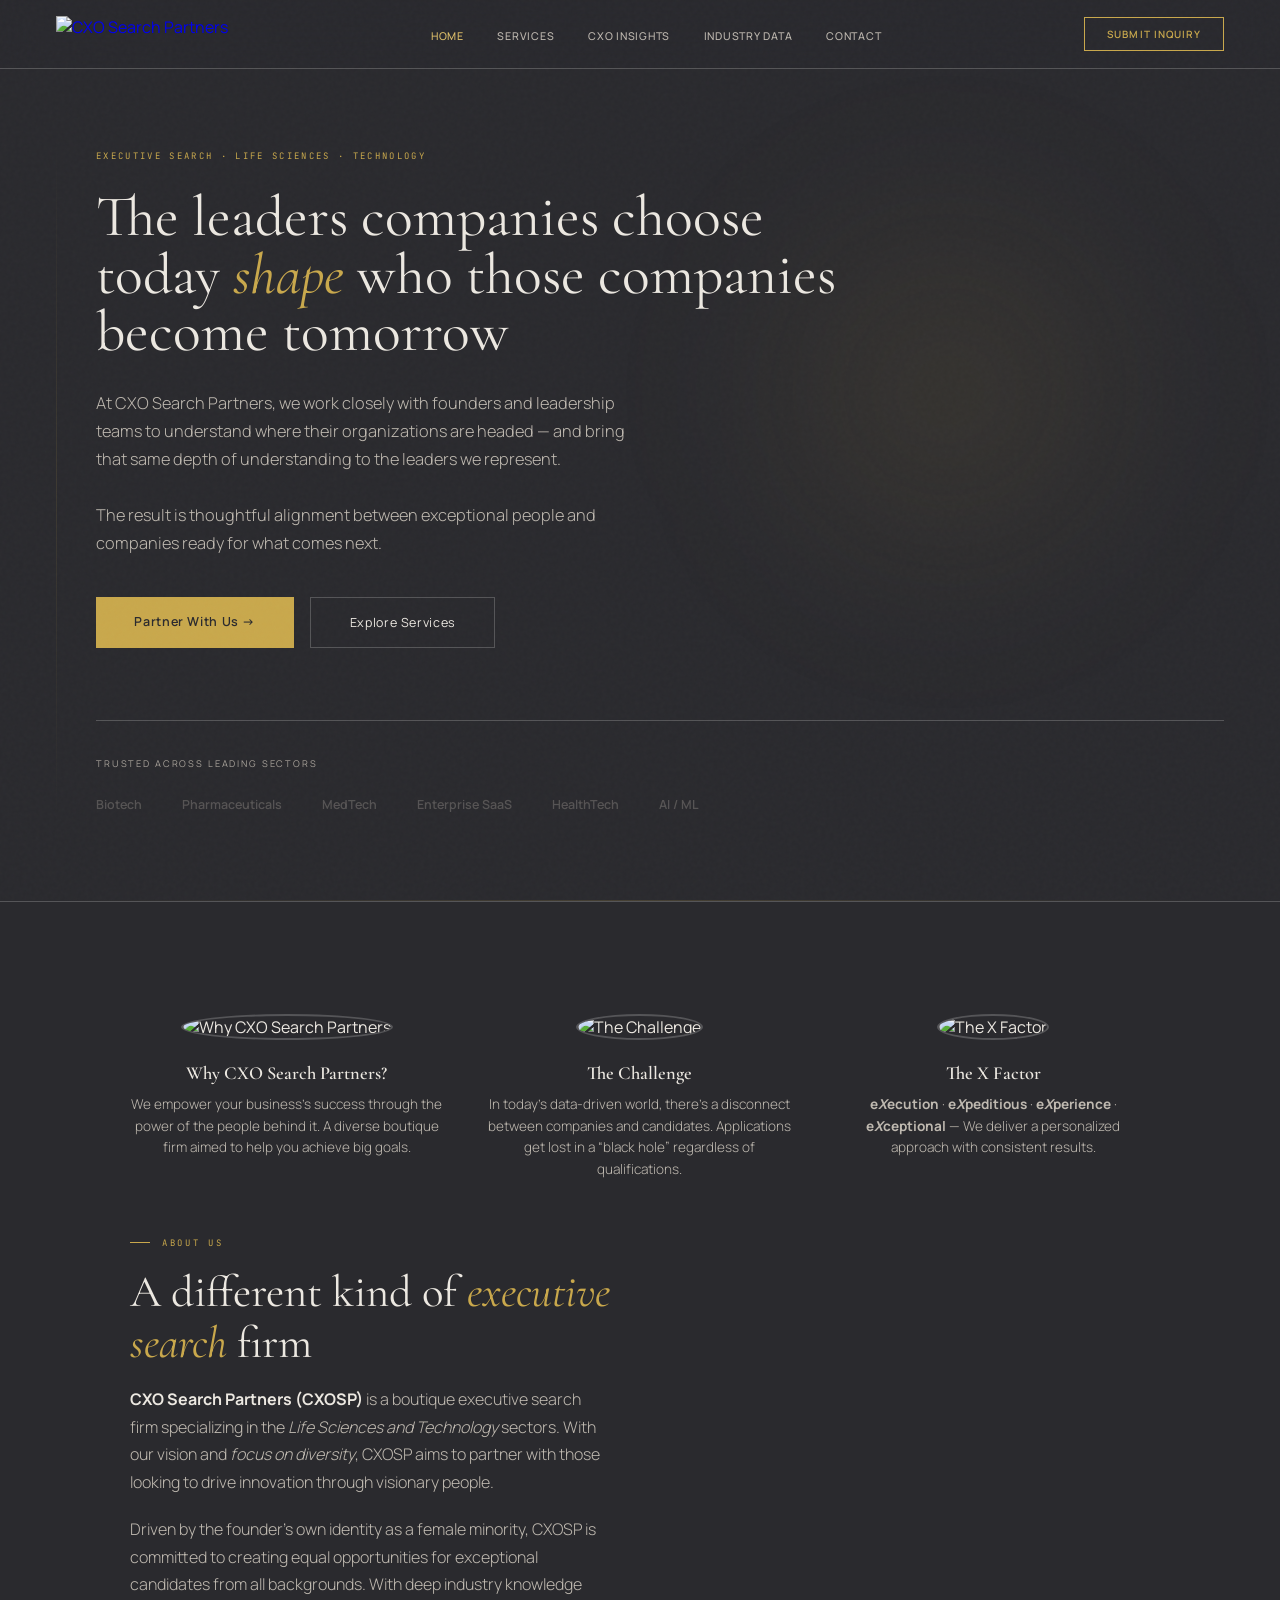
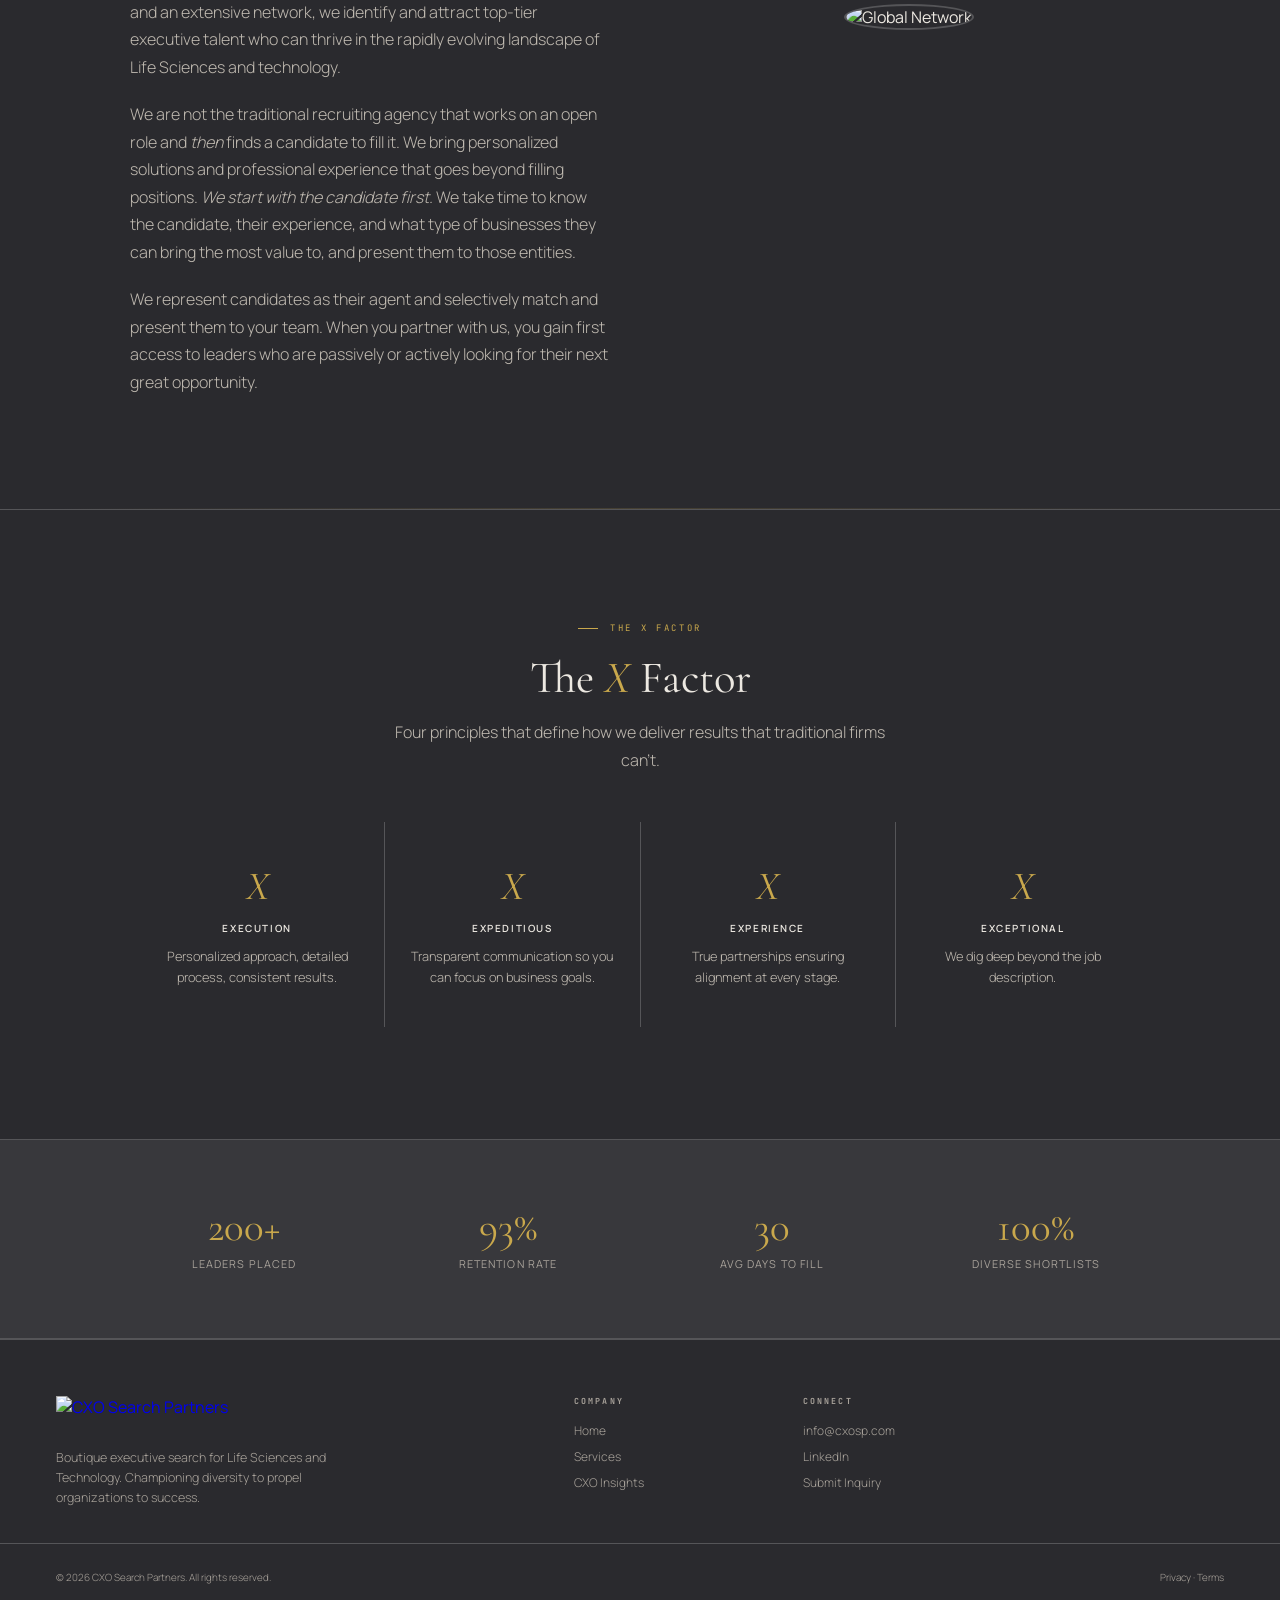
==== index.html @ 54543e81 "Highlight 'shape' instead of 'become' in hero headline https://claude.ai/code/session_01WXWQDk6VoBz5" ====
<!DOCTYPE html>
<html lang="en"><head><meta charset="UTF-8"><meta name="viewport" content="width=device-width, initial-scale=1.0">
<title>Executive Search for Life Sciences & Technology — CXO Search Partners</title>
<link rel="stylesheet" href="style.css">
</head><body>
<nav>
  <a href="index.html" class="logo"><img src="https://img1.wsimg.com/isteam/ip/c82aaadc-5b51-4ec2-8f71-c529b797f118/CXO%20Logo%20-%20Gold.png" alt="CXO Search Partners" class="logo-img"></a>
  <ul class="n-lnk">
    <li><a href="index.html" class="active">Home</a></li>
    <li><a href="services.html">Services</a></li>
    <li><a href="insights.html">CXO Insights</a></li>
    <li><a href="industry-intelligence.html">Industry Data</a></li>
    <li><a href="contact.html">Contact</a></li>
  </ul>
  <a href="contact.html" class="n-cta">Submit Inquiry</a>
  <button class="ham" onclick="document.querySelector('.mob-menu').classList.toggle('open');this.classList.toggle('open')"><span></span><span></span><span></span></button>
</nav>
<div class="mob-menu">
  <a href="index.html">Home</a>
  <a href="services.html">Services</a>
  <a href="insights.html">CXO Insights</a>
  <a href="industry-intelligence.html">Industry Data</a>
  <a href="contact.html">Contact</a>
  <a href="contact.html" class="n-cta">Submit Inquiry</a>
</div>

<section class="hero" id="home" style="min-height:100vh;display:flex;flex-direction:column;justify-content:center;padding:8.5rem 3.5rem 4.5rem;overflow:hidden">
  <div class="hero-line" style="position:absolute;left:3.5rem;top:8.5rem;bottom:4.5rem;width:1px;background:linear-gradient(to bottom,transparent,var(--gold),transparent);opacity:.12"></div>
  <div style="position:absolute;top:50%;right:6%;transform:translateY(-50%);width:380px;height:380px;border:none;border-radius:50%;opacity:.2"></div>
  <div style="position:absolute;top:18%;right:8%;width:460px;height:460px;background:radial-gradient(ellipse,var(--gold-gl),transparent 70%);filter:blur(85px);pointer-events:none"></div>
  <div style="font-family:var(--mo);font-size:.56rem;letter-spacing:.26em;color:var(--gold);text-transform:uppercase;margin-bottom:1.7rem;margin-left:2.5rem;opacity:0;animation:fU .8s ease forwards .2s">Executive Search &middot; Life Sciences &middot; Technology</div>
  <h1 style="font-family:var(--se);font-size:clamp(2.2rem,4.5vw,3.8rem);line-height:1;font-weight:400;max-width:750px;margin-bottom:1.7rem;margin-left:2.5rem;opacity:0;animation:fU 1s ease forwards .4s">The leaders companies choose today <em style="font-style:italic;color:var(--gold)">shape</em> who those companies become tomorrow</h1>
  <p style="font-size:1.02rem;font-weight:300;color:var(--tx2);max-width:540px;line-height:1.72;margin-bottom:2.5rem;margin-left:2.5rem;opacity:0;animation:fU 1s ease forwards .6s">At CXO Search Partners, we work closely with founders and leadership teams to understand where their organizations are headed &mdash; and bring that same depth of understanding to the leaders we represent.<br><br>The result is thoughtful alignment between exceptional people and companies ready for what comes next.</p>
  <div style="display:flex;gap:1rem;margin-left:2.5rem;flex-wrap:wrap;opacity:0;animation:fU 1s ease forwards .8s">
    <a href="contact.html" class="btn-p">Partner With Us &rarr;</a>
    <a href="services.html" class="btn-g">Explore Services</a>
  </div>
  <div style="margin-top:4.5rem;margin-left:2.5rem;padding-top:2.25rem;border-top:1px solid var(--bd);opacity:0;animation:fU 1s ease forwards 1s">
    <p style="font-size:.58rem;color:var(--txd);letter-spacing:.2em;text-transform:uppercase;margin-bottom:1.35rem">Trusted across leading sectors</p>
    <div><span class="trust-l" style="font-weight:600;font-size:.78rem;color:var(--txd);opacity:.35;margin-right:2.5rem">Biotech</span><span class="trust-l" style="font-weight:600;font-size:.78rem;color:var(--txd);opacity:.35;margin-right:2.5rem">Pharmaceuticals</span><span class="trust-l" style="font-weight:600;font-size:.78rem;color:var(--txd);opacity:.35;margin-right:2.5rem">MedTech</span><span class="trust-l" style="font-weight:600;font-size:.78rem;color:var(--txd);opacity:.35;margin-right:2.5rem">Enterprise SaaS</span><span class="trust-l" style="font-weight:600;font-size:.78rem;color:var(--txd);opacity:.35;margin-right:2.5rem">HealthTech</span><span class="trust-l" style="font-weight:600;font-size:.78rem;color:var(--txd);opacity:.35">AI / ML</span></div>
  </div>
</section>
<div class="gr"></div>
<section style="border-top:1px solid var(--bd)">
  <div style="display:grid;grid-template-columns:1fr 1fr 1fr;gap:2.5rem;max-width:1020px;margin:0 auto 3.5rem" class="rv hp-circ-row">
    <div style="text-align:center"><img src="https://img1.wsimg.com/isteam/ip/c82aaadc-5b51-4ec2-8f71-c529b797f118/blob-da27cbf.png/:/cr=t:0%25,l:12.51%25,w:74.98%25,h:100%25/rs=w:365,h:365,cg:true" alt="Why CXO Search Partners" style="width:220px;height:220px;border-radius:50%;object-fit:cover;border:2px solid var(--bd);margin-bottom:1.4rem"><h3 style="font-family:var(--se);font-size:1.15rem;font-weight:600;margin-bottom:.6rem">Why CXO Search Partners?</h3><p style="font-size:.85rem;color:var(--tx2);line-height:1.6;font-weight:300">We empower your business&rsquo;s success through the power of the people behind it. A diverse boutique firm aimed to help you achieve big goals.</p></div>
    <div style="text-align:center"><img src="https://img1.wsimg.com/isteam/ip/c82aaadc-5b51-4ec2-8f71-c529b797f118/blob-bef1f75.png/:/cr=t:0%25,l:20.01%25,w:59.98%25,h:100%25/rs=w:365,h:365,cg:true" alt="The Challenge" style="width:220px;height:220px;border-radius:50%;object-fit:cover;border:2px solid var(--bd);margin-bottom:1.4rem"><h3 style="font-family:var(--se);font-size:1.15rem;font-weight:600;margin-bottom:.6rem">The Challenge</h3><p style="font-size:.85rem;color:var(--tx2);line-height:1.6;font-weight:300">In today&rsquo;s data-driven world, there&rsquo;s a disconnect between companies and candidates. Applications get lost in a &ldquo;black hole&rdquo; regardless of qualifications.</p></div>
    <div style="text-align:center"><img src="https://img1.wsimg.com/isteam/ip/c82aaadc-5b51-4ec2-8f71-c529b797f118/blob-9bf8464.png/:/cr=t:0%25,l:22.99%25,w:54.02%25,h:100%25/rs=w:365,h:365,cg:true" alt="The X Factor" style="width:220px;height:220px;border-radius:50%;object-fit:cover;border:2px solid var(--bd);margin-bottom:1.4rem"><h3 style="font-family:var(--se);font-size:1.15rem;font-weight:600;margin-bottom:.6rem">The X Factor</h3><p style="font-size:.85rem;color:var(--tx2);line-height:1.6;font-weight:300"><strong>e<em>X</em>ecution</strong> &middot; <strong>e<em>X</em>peditious</strong> &middot; <strong>e<em>X</em>perience</strong> &middot; <strong>e<em>X</em>ceptional</strong> &mdash; We deliver a personalized approach with consistent results.</p></div>
  </div>
  <div style="display:grid;grid-template-columns:1fr 1fr;gap:3.5rem;align-items:center;max-width:1020px;margin:0 auto" class="rv about-row">
    <div>
      <div class="sl">About Us</div>
      <h2 class="st">A different kind of <em>executive search</em> firm</h2>
      <p class="sd"><strong style="color:var(--tx)">CXO Search Partners (CXOSP)</strong> is a boutique executive search firm specializing in the <em>Life Sciences and Technology</em> sectors. With our vision and <em>focus on diversity</em>, CXOSP aims to partner with those looking to drive innovation through visionary people.</p>
      <p class="sd" style="margin-top:1.25rem">Driven by the founder&rsquo;s own identity as a female minority, CXOSP is committed to creating equal opportunities for exceptional candidates from all backgrounds. With deep industry knowledge and an extensive network, we identify and attract top-tier executive talent who can thrive in the rapidly evolving landscape of Life Sciences and technology.</p>
      <p class="sd" style="margin-top:1.25rem">We are not the traditional recruiting agency that works on an open role and <em>then</em> finds a candidate to fill it. We bring personalized solutions and professional experience that goes beyond filling positions. <em>We start with the candidate first.</em> We take time to know the candidate, their experience, and what type of businesses they can bring the most value to, and present them to those entities.</p>
      <p class="sd" style="margin-top:1.25rem">We represent candidates as their agent and selectively match and present them to your team. When you partner with us, you gain first access to leaders who are passively or actively looking for their next great opportunity.</p>
    </div>
    <div style="text-align:center"><img src="https://img1.wsimg.com/isteam/stock/wNrmGen/:/cr=t:0%25,l:20.68%25,w:58.64%25,h:100%25/rs=w:600,h:600,cg:true" alt="Global Network" style="width:380px;height:380px;border-radius:50%;object-fit:cover;border:2px solid var(--bd)"></div>
  </div>
</section>
<div class="gr"></div>
<section style="border-top:1px solid var(--bd);text-align:center">
  <div class="sl rv" style="justify-content:center">The X Factor</div>
  <h2 class="st rv" style="margin:0 auto 1rem">The <em>X</em> Factor</h2>
  <p class="sd rv" style="margin:0 auto 3rem;text-align:center;max-width:500px">Four principles that define how we deliver results that traditional firms can't.</p>
  <div style="display:grid;grid-template-columns:repeat(4,1fr);gap:1px;background:var(--bd);max-width:1020px;margin:0 auto" class="rv x-grid">
    <div style="background:var(--bg);padding:2.5rem 1.6rem;text-align:center"><div style="font-family:var(--se);font-size:2.5rem;color:var(--gold);font-style:italic;margin-bottom:.7rem">X</div><div style="font-size:.62rem;letter-spacing:.16em;text-transform:uppercase;font-weight:600;margin-bottom:.7rem">Execution</div><div style="font-size:.8rem;color:var(--tx2);line-height:1.58;font-weight:300">Personalized approach, detailed process, consistent results.</div></div>
    <div style="background:var(--bg);padding:2.5rem 1.6rem;text-align:center"><div style="font-family:var(--se);font-size:2.5rem;color:var(--gold);font-style:italic;margin-bottom:.7rem">X</div><div style="font-size:.62rem;letter-spacing:.16em;text-transform:uppercase;font-weight:600;margin-bottom:.7rem">Expeditious</div><div style="font-size:.8rem;color:var(--tx2);line-height:1.58;font-weight:300">Transparent communication so you can focus on business goals.</div></div>
    <div style="background:var(--bg);padding:2.5rem 1.6rem;text-align:center"><div style="font-family:var(--se);font-size:2.5rem;color:var(--gold);font-style:italic;margin-bottom:.7rem">X</div><div style="font-size:.62rem;letter-spacing:.16em;text-transform:uppercase;font-weight:600;margin-bottom:.7rem">Experience</div><div style="font-size:.8rem;color:var(--tx2);line-height:1.58;font-weight:300">True partnerships ensuring alignment at every stage.</div></div>
    <div style="background:var(--bg);padding:2.5rem 1.6rem;text-align:center"><div style="font-family:var(--se);font-size:2.5rem;color:var(--gold);font-style:italic;margin-bottom:.7rem">X</div><div style="font-size:.62rem;letter-spacing:.16em;text-transform:uppercase;font-weight:600;margin-bottom:.7rem">Exceptional</div><div style="font-size:.8rem;color:var(--tx2);line-height:1.58;font-weight:300">We dig deep beyond the job description.</div></div>
  </div>
</section>
<section style="border-top:1px solid var(--bd);border-bottom:1px solid var(--bd);padding:4.2rem 3.5rem;background:var(--sf)">
  <div style="display:grid;grid-template-columns:repeat(4,1fr);gap:2.25rem;max-width:1020px;margin:0 auto;text-align:center" class="rv met-grid">
    <div><div class="met-v" style="font-family:var(--se);font-size:clamp(2rem,3.2vw,2.8rem);color:var(--gold);line-height:1;margin-bottom:.5rem">200+</div><div style="font-size:.68rem;color:var(--txd);letter-spacing:.1em;text-transform:uppercase">Leaders Placed</div></div>
    <div><div class="met-v" style="font-family:var(--se);font-size:clamp(2rem,3.2vw,2.8rem);color:var(--gold);line-height:1;margin-bottom:.5rem">93%</div><div style="font-size:.68rem;color:var(--txd);letter-spacing:.1em;text-transform:uppercase">Retention Rate</div></div>
    <div><div class="met-v" style="font-family:var(--se);font-size:clamp(2rem,3.2vw,2.8rem);color:var(--gold);line-height:1;margin-bottom:.5rem">30</div><div style="font-size:.68rem;color:var(--txd);letter-spacing:.1em;text-transform:uppercase">Avg Days to Fill</div></div>
    <div><div class="met-v" style="font-family:var(--se);font-size:clamp(2rem,3.2vw,2.8rem);color:var(--gold);line-height:1;margin-bottom:.5rem">100%</div><div style="font-size:.68rem;color:var(--txd);letter-spacing:.1em;text-transform:uppercase">Diverse Shortlists</div></div>
  </div>
</section>

<footer>
  <div class="ft-brand"><a href="index.html" class="logo"><img src="https://img1.wsimg.com/isteam/ip/c82aaadc-5b51-4ec2-8f71-c529b797f118/CXO%20Logo%20-%20Gold.png" alt="CXO Search Partners" class="logo-img"></a><p>Boutique executive search for Life Sciences and Technology. Championing diversity to propel organizations to success.</p></div>
  <div class="ft-col"><h4>Company</h4><a href="index.html">Home</a><a href="services.html">Services</a><a href="insights.html">CXO Insights</a></div>
  <div class="ft-col"><h4>Connect</h4><a href="mailto:info@cxosp.com">info@cxosp.com</a><a href="#">LinkedIn</a><a href="contact.html">Submit Inquiry</a></div>
</footer>
<div class="ft-bot"><span>&copy; 2026 CXO Search Partners. All rights reserved.</span><span><a href="#">Privacy</a> &middot; <a href="#">Terms</a></span></div>
<script>
const obs=new IntersectionObserver(e=>{e.forEach(x=>{if(x.isIntersecting)x.target.classList.add('vis')})},{threshold:.08});
document.querySelectorAll('.rv').forEach(el=>obs.observe(el));
</script>
</body></html>
---- style.css ----
@import url('https://fonts.googleapis.com/css2?family=Cormorant+Garamond:ital,wght@0,400;0,500;0,600;1,400;1,500&family=Manrope:wght@300;400;500;600;700&family=JetBrains+Mono:wght@400;500&display=swap');
:root{--bg:#2a2a2e;--bgw:#303034;--sf:#38383c;--sf2:#404046;--sf3:#48484e;--bd:#555558;--bdl:#68686e;--gold:#c9a84c;--gold-lt:#dfc06a;--gold-dm:rgba(201,168,76,.08);--gold-gl:rgba(201,168,76,.12);--gold-20:rgba(201,168,76,.2);--grn:#3dd9a0;--grn-dm:rgba(61,217,160,.08);--blu:#4a9ff5;--blu-dm:rgba(74,159,245,.08);--cyn:#3de0e0;--cyn-dm:rgba(61,224,224,.07);--cyn-20:rgba(61,224,224,.18);--neo:#a0f04a;--neo-dm:rgba(160,240,74,.08);--mag:#e05aab;--mag-dm:rgba(224,90,171,.08);--amb:#e0a83d;--amb-dm:rgba(224,168,61,.08);--vio:#9b7ae0;--vio-dm:rgba(155,122,224,.08);--ros:#e0636f;--tea:#4adfc9;--tx:#ece8e1;--tx2:#bfb9b0;--txd:#a8a29a;--se:'Cormorant Garamond',Georgia,serif;--sa:'Manrope',sans-serif;--mo:'JetBrains Mono',monospace}
*,*::before,*::after{margin:0;padding:0;box-sizing:border-box}html{scroll-behavior:smooth}body{font-family:var(--sa);background:var(--bg);color:var(--tx);overflow-x:hidden;-webkit-font-smoothing:antialiased}::selection{background:var(--gold);color:var(--bg)}
body::after{content:'';position:fixed;inset:0;pointer-events:none;z-index:9999;opacity:.022;background-image:url("data:image/svg+xml,%3Csvg viewBox='0 0 256 256' xmlns='http://www.w3.org/2000/svg'%3E%3Cfilter id='n'%3E%3CfeTurbulence type='fractalNoise' baseFrequency='.85' numOctaves='4' stitchTiles='stitch'/%3E%3C/filter%3E%3Crect width='100%25' height='100%25' filter='url(%23n)'/%3E%3C/svg%3E")}
nav{position:fixed;top:0;left:0;right:0;z-index:1000;padding:1rem 3.5rem;display:flex;align-items:center;justify-content:space-between;backdrop-filter:blur(22px);background:rgba(42,42,46,.85);border-bottom:1px solid var(--bd)}.logo{display:flex;align-items:center;gap:.55rem;text-decoration:none}.logo-m{width:30px;height:30px;border:1.5px solid var(--gold);display:flex;align-items:center;justify-content:center;font-family:var(--se);font-size:.85rem;font-weight:600;color:var(--gold)}.logo-t{font-size:.65rem;font-weight:600;letter-spacing:.25em;color:var(--tx);text-transform:uppercase}.logo-t span{color:var(--gold)}.logo-img{height:36px;width:auto}.n-lnk{display:flex;gap:2.1rem;list-style:none}.n-lnk a{font-size:.67rem;font-weight:500;color:var(--tx2);text-decoration:none;letter-spacing:.07em;text-transform:uppercase;transition:color .3s}.n-lnk a:hover,.n-lnk a.active{color:var(--gold-lt)}.n-cta{font-family:var(--sa);font-size:.63rem;font-weight:600;padding:.55rem 1.4rem;background:transparent;border:1px solid var(--gold);color:var(--gold);cursor:pointer;letter-spacing:.1em;text-transform:uppercase;transition:all .3s;text-decoration:none}.n-cta:hover{background:var(--gold);color:var(--bg);box-shadow:0 0 30px var(--gold-gl)}
section{padding:7rem 3.5rem;position:relative}.sl{font-family:var(--mo);font-size:.56rem;letter-spacing:.3em;color:var(--gold);text-transform:uppercase;margin-bottom:1.15rem;display:flex;align-items:center;gap:.75rem}.sl::before{content:'';width:20px;height:1px;background:var(--gold)}.st{font-family:var(--se);font-size:clamp(2rem,3.5vw,3rem);font-weight:400;line-height:1.12;max-width:600px;margin-bottom:1.15rem}.st em{font-style:italic;color:var(--gold)}.sd{font-size:1rem;color:var(--tx2);max-width:480px;line-height:1.72;font-weight:300}.gr{height:1px;background:linear-gradient(90deg,transparent,var(--gold),transparent);opacity:.18;margin:0 3.5rem}
.btn-p{font-family:var(--sa);font-size:.78rem;font-weight:600;padding:1rem 2.4rem;background:var(--gold);color:var(--bg);border:none;cursor:pointer;letter-spacing:.05em;transition:all .3s;text-decoration:none;display:inline-block}.btn-p:hover{background:var(--gold-lt);transform:translateY(-2px);box-shadow:0 10px 30px var(--gold-gl)}.btn-g{font-family:var(--sa);font-size:.78rem;font-weight:400;padding:1rem 2.4rem;background:transparent;color:var(--tx);border:1px solid var(--bd);cursor:pointer;letter-spacing:.05em;transition:all .3s;text-decoration:none;display:inline-block}.btn-g:hover{border-color:var(--txd);background:var(--sf)}
/* Page header */
.pg-hdr{padding:9rem 3.5rem 4rem;border-bottom:1px solid var(--bd);position:relative;overflow:hidden}.pg-hdr-glow{position:absolute;top:20%;right:10%;width:400px;height:400px;background:radial-gradient(ellipse,var(--gold-gl),transparent 70%);filter:blur(80px);pointer-events:none}.pg-hdr h1{font-family:var(--se);font-size:clamp(2.5rem,5vw,4rem);font-weight:400;margin-bottom:.75rem;position:relative;z-index:1}.pg-hdr h1 em{font-style:italic;color:var(--gold)}.pg-hdr p{font-size:1.05rem;color:var(--tx2);max-width:520px;line-height:1.7;font-weight:300;position:relative;z-index:1}
/* Dashboard shared */
.kpis{display:grid;grid-template-columns:repeat(5,1fr);gap:1px;background:var(--bd);margin-bottom:1.6rem}.kpi{background:var(--sf);padding:1.15rem .9rem;transition:background .3s}.kpi:hover{background:var(--sf2)}.kpi-l{font-size:.5rem;font-weight:500;letter-spacing:.1em;text-transform:uppercase;color:var(--txd);margin-bottom:.5rem}.kpi-v{font-family:var(--se);font-size:1.55rem;line-height:1;margin-bottom:.28rem}.kpi-d{font-family:var(--mo);font-size:.48rem;display:flex;align-items:center;gap:.22rem}.kpi-d.up{color:var(--grn)}.kpi-sub{font-size:.46rem;color:var(--txd);margin-top:.18rem;font-weight:300}
.d-lab{font-family:var(--mo);font-size:.5rem;letter-spacing:.26em;color:var(--gold);text-transform:uppercase;margin-bottom:1rem;display:flex;align-items:center;gap:.6rem}.d-lab::before{content:'';width:14px;height:1px;background:var(--gold)}
.g2{display:grid;grid-template-columns:1fr 1fr;gap:1px;background:var(--bd);margin-bottom:1.6rem}.g3{display:grid;grid-template-columns:1fr 1fr 1fr;gap:1px;background:var(--bd);margin-bottom:1.6rem}.g21{display:grid;grid-template-columns:2fr 1fr;gap:1px;background:var(--bd);margin-bottom:1.6rem}
.pn{background:var(--sf);padding:1.3rem}.pn-h{display:flex;justify-content:space-between;align-items:flex-start;margin-bottom:1rem}.pn-t{font-family:var(--se);font-size:.95rem;margin-bottom:.12rem}.pn-s{font-size:.55rem;color:var(--txd);font-weight:300}.pn-b{font-family:var(--mo);font-size:.44rem;letter-spacing:.07em;padding:.18rem .4rem;border:1px solid var(--bd);color:var(--txd);text-transform:uppercase}
.hb{display:flex;flex-direction:column;gap:4px}.hb-r{display:flex;align-items:center;gap:.6rem}.hb-lb{font-size:.62rem;color:var(--tx2);width:100px;flex-shrink:0;font-weight:300}.hb-tk{flex:1;height:20px;position:relative}.hb-fl{height:100%;background:var(--gold-dm);border:1px solid var(--gold-20);border-right:none;position:relative;transition:width 1s cubic-bezier(.22,1,.36,1)}.hb-fl::after{content:'';position:absolute;right:0;top:0;bottom:0;width:2px;background:var(--gold)}.hb-vl{font-family:var(--mo);font-size:.54rem;color:var(--gold);width:44px;text-align:right;flex-shrink:0}
.bars{display:flex;align-items:flex-end;gap:5px;padding-top:.5rem}.br-c{flex:1;display:flex;flex-direction:column;align-items:center;justify-content:flex-end}.br-v{font-family:var(--mo);font-size:.48rem;color:var(--gold);margin-bottom:.22rem}.br-f{width:100%;max-width:26px;border:1px solid var(--gold-20);border-bottom:2px solid var(--gold);background:var(--gold-dm);transition:height .8s cubic-bezier(.22,1,.36,1)}.br-f:hover{background:var(--gold-20)}.br-l{font-family:var(--mo);font-size:.42rem;color:var(--txd);margin-top:.3rem;text-align:center;line-height:1.25}
.tl{display:flex;flex-direction:column}.tl-i{display:flex;gap:.6rem;padding:.5rem 0;border-bottom:1px solid var(--bd);align-items:flex-start}.tl-i:last-child{border-bottom:none}.tl-dt{width:5px;height:5px;border:1.5px solid var(--gold);margin-top:.25rem;flex-shrink:0}.tl-tx{font-size:.65rem;color:var(--tx2);line-height:1.38;font-weight:300;flex:1}.tl-tx strong{color:var(--tx);font-weight:500}.tl-tm{font-family:var(--mo);font-size:.45rem;color:var(--txd);flex-shrink:0}
.dt{width:100%;border-collapse:collapse}.dt th{font-family:var(--mo);font-size:.46rem;letter-spacing:.1em;text-transform:uppercase;color:var(--txd);text-align:left;padding:.45rem .3rem;border-bottom:1px solid var(--bd);font-weight:500}.dt td{font-size:.65rem;padding:.42rem .3rem;border-bottom:1px solid var(--bd);color:var(--tx2);font-weight:300}.dt tr:hover td{background:var(--sf2);color:var(--tx)}.dt .mn-f{font-family:var(--mo);font-size:.58rem}.dt .hi{color:var(--gold);font-weight:500}
.ph-tk{display:flex;gap:2px;margin-bottom:.3rem}.ph-sg{height:24px;display:flex;align-items:center;justify-content:center;font-family:var(--mo);font-size:.44rem;color:var(--tx)}.ph-lb{display:flex;gap:2px}.ph-l{font-family:var(--mo);font-size:.4rem;color:var(--txd);text-align:center}
.mat{display:flex;flex-direction:column;gap:4px}.mat-r{display:flex;align-items:center;gap:.55rem}.mat-lb{font-size:.6rem;color:var(--tx2);width:90px;flex-shrink:0;font-weight:300}.mat-tk{flex:1;height:7px;background:var(--sf3)}.mat-fl{height:100%;transition:width .8s ease}.mat-tg{font-family:var(--mo);font-size:.44rem;width:56px;text-align:right;flex-shrink:0}
.fn{display:flex;flex-direction:column;gap:3px}.fn-s{display:flex;align-items:center;gap:.7rem}.fn-lb{font-size:.65rem;color:var(--tx2);width:110px;flex-shrink:0}.fn-bw{flex:1;height:28px;position:relative}.fn-bf{height:100%;background:var(--gold-dm);border:1px solid var(--gold-20);position:relative;transition:width 1.2s cubic-bezier(.22,1,.36,1)}.fn-bf::after{content:'';position:absolute;right:0;top:0;bottom:0;width:3px;background:var(--gold)}.fn-vl{font-family:var(--mo);font-size:.6rem;color:var(--gold);width:38px;text-align:right;flex-shrink:0}.fn-pc{font-family:var(--mo);font-size:.5rem;color:var(--txd);width:36px;text-align:right;flex-shrink:0}
.dn-w{display:flex;align-items:center;gap:1.15rem}.dn-svg{width:110px;height:110px;flex-shrink:0}.leg{display:flex;flex-direction:column;gap:.38rem}.leg-i{display:flex;align-items:center;gap:.4rem;font-size:.62rem;color:var(--tx2)}.leg-d{width:6px;height:6px;flex-shrink:0}.leg-v{font-family:var(--mo);font-size:.52rem;color:var(--txd);margin-left:auto;padding-left:.5rem}
.rings{display:flex;gap:1.3rem;justify-content:space-around;flex-wrap:wrap}.rg-i{display:flex;flex-direction:column;align-items:center;gap:.35rem}.rg-svg{width:60px;height:60px}.rg-v{font-family:var(--se);font-size:.8rem;color:var(--tx)}.rg-l{font-size:.5rem;color:var(--txd);text-align:center;max-width:68px}
.s-tabs{display:flex;gap:0;justify-content:center;margin-bottom:2.25rem;border-bottom:1px solid var(--bd)}.s-tab{font-size:.7rem;font-weight:500;letter-spacing:.05em;padding:.7rem 1.8rem;background:none;border:none;color:var(--txd);cursor:pointer;position:relative;transition:color .3s}.s-tab:hover{color:var(--tx2)}.s-tab.on{color:var(--gold)}.s-tab.on::after{content:'';position:absolute;bottom:-1px;left:0;right:0;height:2px;background:var(--gold)}.s-panel{display:none;animation:pIn .4s ease}.s-panel.on{display:block}@keyframes pIn{from{opacity:0;transform:translateY(8px)}to{opacity:1;transform:translateY(0)}}
footer{border-top:1px solid var(--bd);padding:3.5rem 3.5rem 2.25rem;display:grid;grid-template-columns:2.5fr 1fr 1fr 1fr;gap:2.25rem}.ft-brand p{font-size:.78rem;color:var(--txd);line-height:1.58;font-weight:300;max-width:270px;margin-top:1rem}.ft-col h4{font-family:var(--mo);font-size:.52rem;letter-spacing:.26em;color:var(--txd);text-transform:uppercase;margin-bottom:1rem}.ft-col a{display:block;font-size:.75rem;color:var(--txd);text-decoration:none;margin-bottom:.55rem;font-weight:300;transition:color .3s}.ft-col a:hover{color:var(--gold-lt)}.ft-bot{border-top:1px solid var(--bd);padding:1.6rem 3.5rem;display:flex;justify-content:space-between;font-size:.62rem;color:var(--txd);font-weight:300}.ft-bot a{color:var(--txd);text-decoration:none;transition:color .3s}.ft-bot a:hover{color:var(--gold-lt)}
.rv{opacity:0;transform:translateY(28px);transition:opacity .7s ease,transform .7s ease}.rv.vis{opacity:1;transform:translateY(0)}
@keyframes fU{from{opacity:0;transform:translateY(28px)}to{opacity:1;transform:translateY(0)}}
/* Services cards */
.svc-grid{display:grid;grid-template-columns:repeat(3,1fr);gap:1px;background:var(--bd);margin-top:3.2rem}.svc-card{background:var(--bg);padding:2.5rem 2rem;transition:background .4s}.svc-card:hover{background:var(--sf)}.svc-icon{width:38px;height:38px;border:1px solid var(--gold);display:flex;align-items:center;justify-content:center;margin-bottom:1.6rem;font-family:var(--se);font-size:.95rem;color:var(--gold);transition:all .3s}.svc-card:hover .svc-icon{background:var(--gold-dm);box-shadow:0 0 20px var(--gold-dm)}.svc-nm{font-family:var(--se);font-size:1.2rem;margin-bottom:.8rem}.svc-tx{font-size:.82rem;color:var(--tx2);line-height:1.62;font-weight:300}.svc-det{margin-top:1rem;display:flex;flex-direction:column;gap:.4rem}.svc-det li{font-size:.78rem;color:var(--tx2);line-height:1.55;font-weight:300;list-style:none;padding-left:1rem;position:relative}.svc-det li::before{content:'';position:absolute;left:0;top:.45rem;width:4px;height:4px;background:var(--gold)}.svc-tag{margin-top:1.2rem;font-family:var(--mo);font-size:.52rem;letter-spacing:.1em;color:var(--gold);text-transform:uppercase;opacity:0;transition:opacity .3s}.svc-card:hover .svc-tag{opacity:1}
/* Insight cards */
.ins-grid{display:grid;grid-template-columns:repeat(3,1fr);gap:1px;background:var(--bd);margin-top:2.5rem}.ins-card{background:var(--bg);padding:2.25rem 1.75rem;transition:background .4s;cursor:pointer;text-decoration:none;color:var(--tx);display:block}.ins-card:hover{background:var(--sf)}.ins-date{font-family:var(--mo);font-size:.55rem;color:var(--txd);letter-spacing:.12em;text-transform:uppercase;margin-bottom:.85rem}.ins-title{font-family:var(--se);font-size:1.15rem;line-height:1.32;margin-bottom:.85rem;transition:color .3s}.ins-card:hover .ins-title{color:var(--gold-lt)}.ins-exc{font-size:.78rem;color:var(--txd);line-height:1.6;font-weight:300}.ins-tag{display:inline-block;margin-top:1.1rem;font-family:var(--mo);font-size:.52rem;letter-spacing:.12em;color:var(--gold);text-transform:uppercase;padding:.25rem .5rem;border:1px solid var(--gold-dm)}
/* Contact form */
.ct-form{display:grid;grid-template-columns:1fr 1fr;gap:1px;background:var(--bd);max-width:600px;margin-top:2.5rem}.ct-f{font-family:var(--sa);font-size:.85rem;padding:.95rem 1.2rem;background:var(--sf);border:none;color:var(--tx);outline:none;transition:background .3s}.ct-f::placeholder{color:var(--txd)}.ct-f:focus{background:var(--sf2)}.ct-f.fw{grid-column:1/-1}.ct-ta{font-family:var(--sa);font-size:.85rem;padding:.95rem 1.2rem;background:var(--sf);border:none;color:var(--tx);outline:none;grid-column:1/-1;min-height:120px;resize:vertical;transition:background .3s}.ct-ta::placeholder{color:var(--txd)}.ct-ta:focus{background:var(--sf2)}.ct-sub-row{grid-column:1/-1;display:flex;padding:1.5rem;background:var(--bg)}.ct-sub{font-family:var(--sa);font-size:.72rem;font-weight:600;padding:.9rem 2.5rem;background:var(--gold);color:var(--bg);border:none;cursor:pointer;letter-spacing:.08em;text-transform:uppercase;transition:all .3s}.ct-sub:hover{background:var(--gold-lt);box-shadow:0 8px 30px var(--gold-gl)}
/* Hamburger menu */
.ham{display:none;flex-direction:column;gap:5px;background:none;border:none;cursor:pointer;padding:4px;z-index:1001}.ham span{display:block;width:22px;height:2px;background:var(--tx);transition:all .3s}.ham.open span:nth-child(1){transform:rotate(45deg) translate(5px,5px)}.ham.open span:nth-child(2){opacity:0}.ham.open span:nth-child(3){transform:rotate(-45deg) translate(5px,-5px)}
.mob-menu{display:none;position:fixed;top:0;left:0;right:0;bottom:0;background:rgba(42,42,46,.98);z-index:999;flex-direction:column;align-items:center;justify-content:center;gap:2rem}.mob-menu.open{display:flex}.mob-menu a{font-family:var(--sa);font-size:1.1rem;font-weight:500;color:var(--tx2);text-decoration:none;letter-spacing:.08em;text-transform:uppercase;transition:color .3s}.mob-menu a:hover{color:var(--gold)}
/* Responsive */
@media(max-width:1000px){
  .ham{display:flex}
  .n-lnk,.n-cta{display:none}
  nav{position:relative;padding:.85rem 1.5rem}
  section{padding-top:3rem;padding-left:1.5rem;padding-right:1.5rem}
  .pg-hdr{padding-top:3rem;padding-left:1.5rem;padding-right:1.5rem}
  .svc-grid{grid-template-columns:1fr}
  .ins-grid{grid-template-columns:1fr}
  .g21,.g2{grid-template-columns:1fr}
  .g3{grid-template-columns:1fr}
  .kpis{grid-template-columns:repeat(3,1fr)}
  footer{grid-template-columns:1fr 1fr}
  .ct-form{grid-template-columns:1fr}
  .gr{margin:0 1.5rem}
  .hp-circ-row{grid-template-columns:1fr!important;gap:1.5rem!important}
  .about-row{grid-template-columns:1fr!important}
  .about-row img{width:260px!important;height:260px!important;margin:2rem auto 0!important}
  .hero{padding:6rem 1.5rem 3rem!important}
  .hero h1{margin-left:0!important}
  .hero p,.hero .sl,.hero div{margin-left:0!important}
  .hero-line{display:none!important}
  .x-grid{grid-template-columns:1fr 1fr!important}
  .met-grid{grid-template-columns:1fr 1fr!important}
  .ct-layout{grid-template-columns:1fr!important}
  .btn-p,.btn-g{padding:.85rem 2rem;font-size:.82rem;min-height:44px;display:inline-flex;align-items:center;justify-content:center}
  .svc-img{width:140px!important;height:140px!important}
  .s-tabs{overflow-x:auto;-webkit-overflow-scrolling:touch;scrollbar-width:none;-ms-overflow-style:none;justify-content:flex-start}
  .s-tabs::-webkit-scrollbar{display:none}
  .s-tab{white-space:nowrap;min-height:44px;padding:.7rem 1.2rem}
}
@media(max-width:650px){
  .kpis{grid-template-columns:1fr 1fr}
  footer{grid-template-columns:1fr}
  .ft-bot{flex-direction:column;gap:.5rem;text-align:center;padding:1.2rem 1.5rem}
  .x-grid{grid-template-columns:1fr!important}
  .met-grid{grid-template-columns:1fr 1fr!important}
  .hero h1{font-size:clamp(2rem,8vw,3rem)!important}
  .trust-l{display:inline-block!important;margin-bottom:.5rem!important}
  section,.pg-hdr{padding-left:1rem;padding-right:1rem}
  .gr{margin:0 1rem}
  nav{padding:.85rem 1rem}
  .btn-p,.btn-g{width:100%;text-align:center;justify-content:center}
  .ct-sub{width:100%;min-height:44px}
  .ct-f,.ct-ta{font-size:1rem;padding:1rem 1.2rem;min-height:44px}
  select.ct-f{font-size:1rem}
  .svc-det li{font-size:.82rem;padding:.25rem 0 .25rem 1rem}
}
@media(max-width:420px){
  .kpis{grid-template-columns:1fr}
  .met-grid{grid-template-columns:1fr!important}
  .hero{padding:5rem 1rem 2rem!important}
  section,.pg-hdr{padding-left:.75rem;padding-right:.75rem}
}
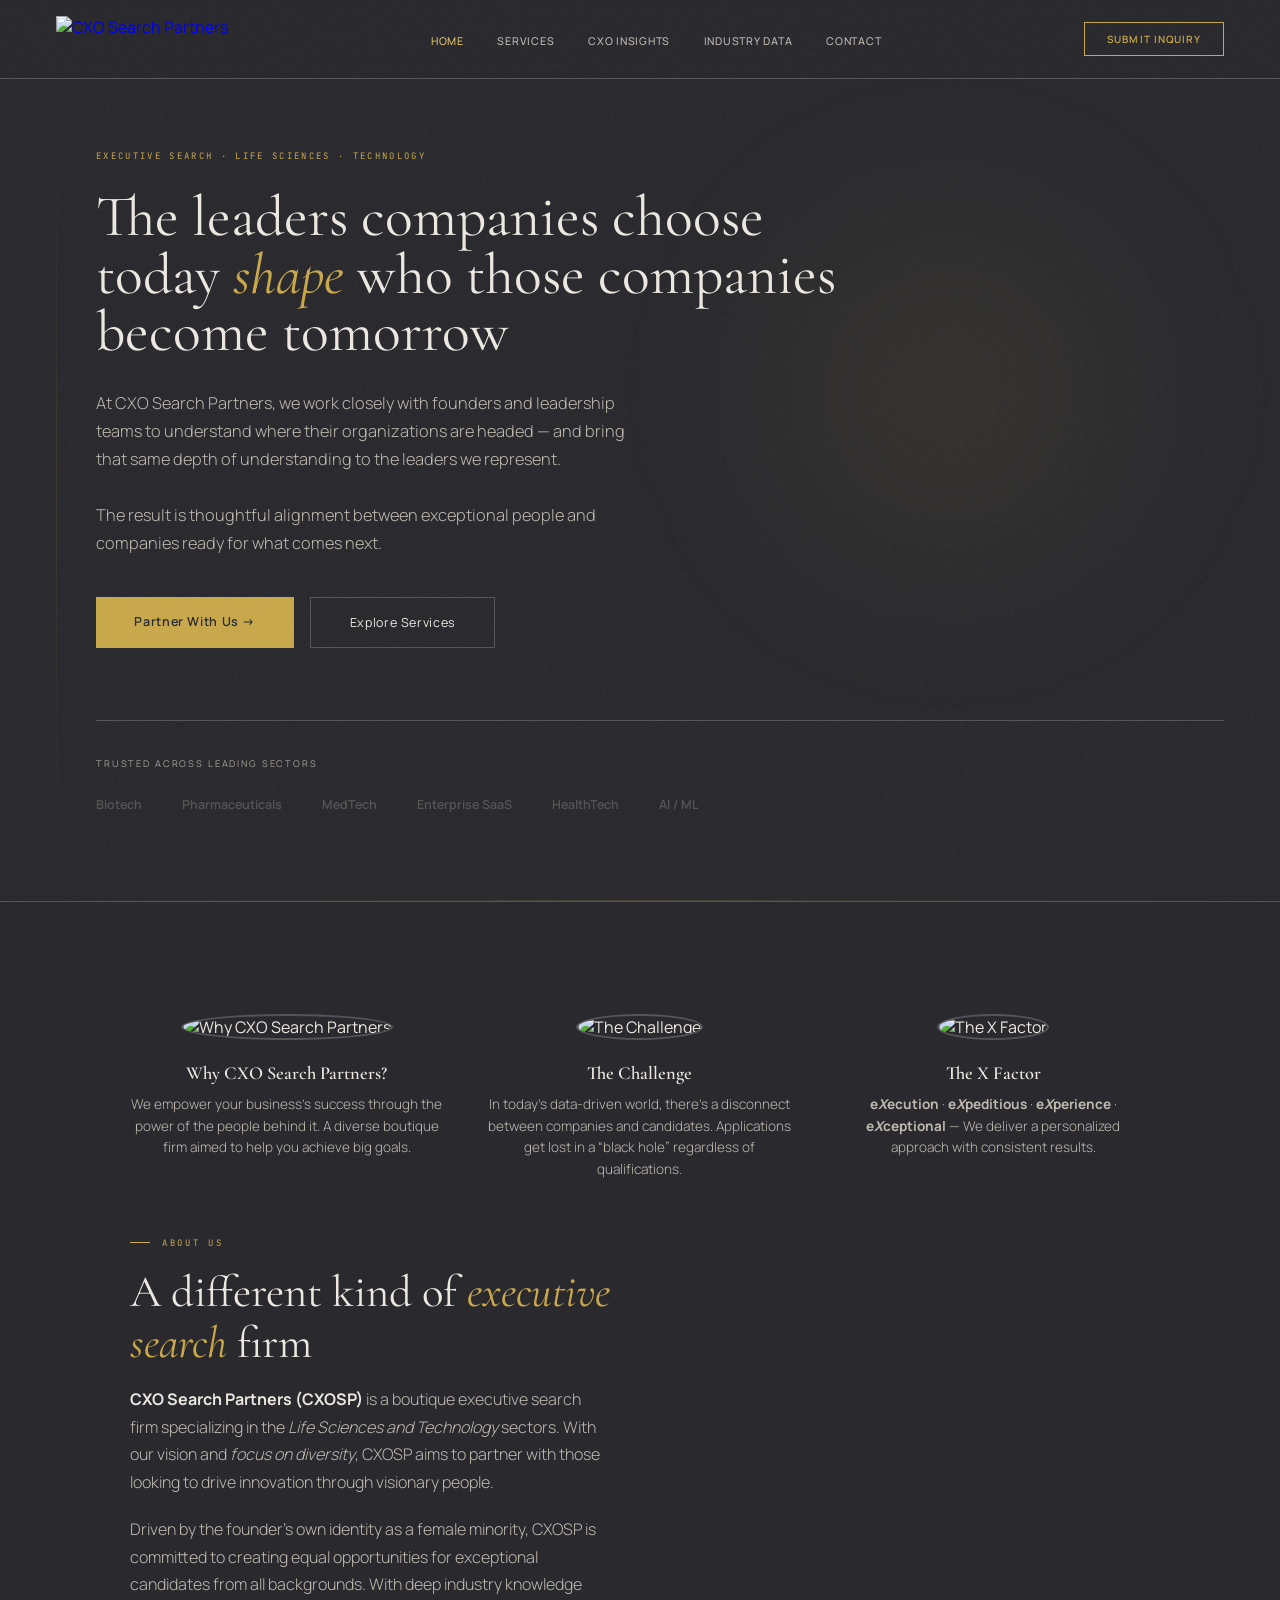
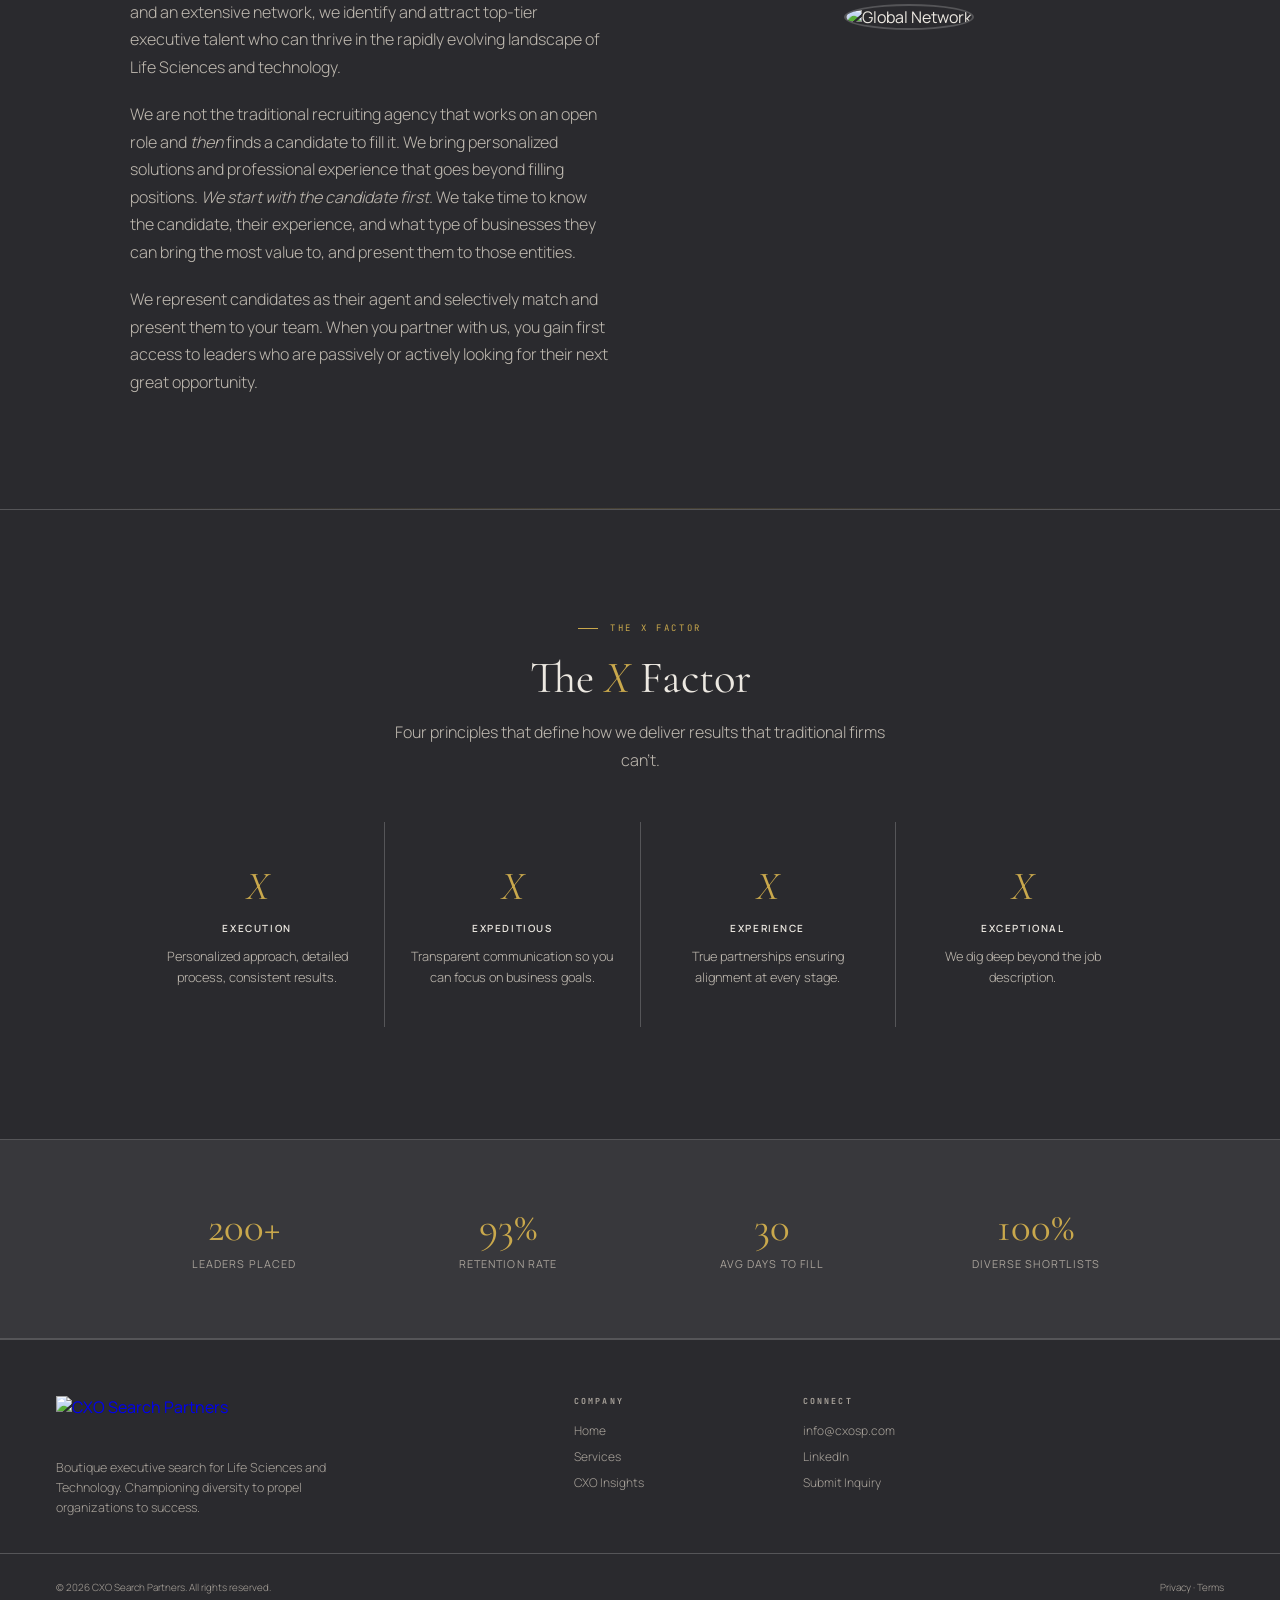
==== commit d678c90c: "Replace logo with new transparent CXO image, increase size, change EST to PT - Swap logo across all " ====
--- a/index.html
+++ b/index.html
@@ -4,7 +4,7 @@
 <link rel="stylesheet" href="style.css">
 </head><body>
 <nav>
-  <a href="index.html" class="logo"><img src="https://img1.wsimg.com/isteam/ip/c82aaadc-5b51-4ec2-8f71-c529b797f118/CXO%20Logo%20-%20Gold.png" alt="CXO Search Partners" class="logo-img"></a>
+  <a href="index.html" class="logo"><img src="https://image2url.com/r2/default/images/1773189788522-8abf60c4-0d7b-488e-9945-8f41269a9146.png" alt="CXO Search Partners" class="logo-img"></a>
   <ul class="n-lnk">
     <li><a href="index.html" class="active">Home</a></li>
     <li><a href="services.html">Services</a></li>
@@ -81,7 +81,7 @@
 </section>
 
 <footer>
-  <div class="ft-brand"><a href="index.html" class="logo"><img src="https://img1.wsimg.com/isteam/ip/c82aaadc-5b51-4ec2-8f71-c529b797f118/CXO%20Logo%20-%20Gold.png" alt="CXO Search Partners" class="logo-img"></a><p>Boutique executive search for Life Sciences and Technology. Championing diversity to propel organizations to success.</p></div>
+  <div class="ft-brand"><a href="index.html" class="logo"><img src="https://image2url.com/r2/default/images/1773189788522-8abf60c4-0d7b-488e-9945-8f41269a9146.png" alt="CXO Search Partners" class="logo-img"></a><p>Boutique executive search for Life Sciences and Technology. Championing diversity to propel organizations to success.</p></div>
   <div class="ft-col"><h4>Company</h4><a href="index.html">Home</a><a href="services.html">Services</a><a href="insights.html">CXO Insights</a></div>
   <div class="ft-col"><h4>Connect</h4><a href="mailto:info@cxosp.com">info@cxosp.com</a><a href="#">LinkedIn</a><a href="contact.html">Submit Inquiry</a></div>
 </footer>
--- a/style.css
+++ b/style.css
@@ -2,7 +2,7 @@
 :root{--bg:#2a2a2e;--bgw:#303034;--sf:#38383c;--sf2:#404046;--sf3:#48484e;--bd:#555558;--bdl:#68686e;--gold:#c9a84c;--gold-lt:#dfc06a;--gold-dm:rgba(201,168,76,.08);--gold-gl:rgba(201,168,76,.12);--gold-20:rgba(201,168,76,.2);--grn:#3dd9a0;--grn-dm:rgba(61,217,160,.08);--blu:#4a9ff5;--blu-dm:rgba(74,159,245,.08);--cyn:#3de0e0;--cyn-dm:rgba(61,224,224,.07);--cyn-20:rgba(61,224,224,.18);--neo:#a0f04a;--neo-dm:rgba(160,240,74,.08);--mag:#e05aab;--mag-dm:rgba(224,90,171,.08);--amb:#e0a83d;--amb-dm:rgba(224,168,61,.08);--vio:#9b7ae0;--vio-dm:rgba(155,122,224,.08);--ros:#e0636f;--tea:#4adfc9;--tx:#ece8e1;--tx2:#bfb9b0;--txd:#a8a29a;--se:'Cormorant Garamond',Georgia,serif;--sa:'Manrope',sans-serif;--mo:'JetBrains Mono',monospace}
 *,*::before,*::after{margin:0;padding:0;box-sizing:border-box}html{scroll-behavior:smooth}body{font-family:var(--sa);background:var(--bg);color:var(--tx);overflow-x:hidden;-webkit-font-smoothing:antialiased}::selection{background:var(--gold);color:var(--bg)}
 body::after{content:'';position:fixed;inset:0;pointer-events:none;z-index:9999;opacity:.022;background-image:url("data:image/svg+xml,%3Csvg viewBox='0 0 256 256' xmlns='http://www.w3.org/2000/svg'%3E%3Cfilter id='n'%3E%3CfeTurbulence type='fractalNoise' baseFrequency='.85' numOctaves='4' stitchTiles='stitch'/%3E%3C/filter%3E%3Crect width='100%25' height='100%25' filter='url(%23n)'/%3E%3C/svg%3E")}
-nav{position:fixed;top:0;left:0;right:0;z-index:1000;padding:1rem 3.5rem;display:flex;align-items:center;justify-content:space-between;backdrop-filter:blur(22px);background:rgba(42,42,46,.85);border-bottom:1px solid var(--bd)}.logo{display:flex;align-items:center;gap:.55rem;text-decoration:none}.logo-m{width:30px;height:30px;border:1.5px solid var(--gold);display:flex;align-items:center;justify-content:center;font-family:var(--se);font-size:.85rem;font-weight:600;color:var(--gold)}.logo-t{font-size:.65rem;font-weight:600;letter-spacing:.25em;color:var(--tx);text-transform:uppercase}.logo-t span{color:var(--gold)}.logo-img{height:36px;width:auto}.n-lnk{display:flex;gap:2.1rem;list-style:none}.n-lnk a{font-size:.67rem;font-weight:500;color:var(--tx2);text-decoration:none;letter-spacing:.07em;text-transform:uppercase;transition:color .3s}.n-lnk a:hover,.n-lnk a.active{color:var(--gold-lt)}.n-cta{font-family:var(--sa);font-size:.63rem;font-weight:600;padding:.55rem 1.4rem;background:transparent;border:1px solid var(--gold);color:var(--gold);cursor:pointer;letter-spacing:.1em;text-transform:uppercase;transition:all .3s;text-decoration:none}.n-cta:hover{background:var(--gold);color:var(--bg);box-shadow:0 0 30px var(--gold-gl)}
+nav{position:fixed;top:0;left:0;right:0;z-index:1000;padding:1rem 3.5rem;display:flex;align-items:center;justify-content:space-between;backdrop-filter:blur(22px);background:rgba(42,42,46,.85);border-bottom:1px solid var(--bd)}.logo{display:flex;align-items:center;gap:.55rem;text-decoration:none}.logo-m{width:30px;height:30px;border:1.5px solid var(--gold);display:flex;align-items:center;justify-content:center;font-family:var(--se);font-size:.85rem;font-weight:600;color:var(--gold)}.logo-t{font-size:.65rem;font-weight:600;letter-spacing:.25em;color:var(--tx);text-transform:uppercase}.logo-t span{color:var(--gold)}.logo-img{height:46px;width:auto}.n-lnk{display:flex;gap:2.1rem;list-style:none}.n-lnk a{font-size:.67rem;font-weight:500;color:var(--tx2);text-decoration:none;letter-spacing:.07em;text-transform:uppercase;transition:color .3s}.n-lnk a:hover,.n-lnk a.active{color:var(--gold-lt)}.n-cta{font-family:var(--sa);font-size:.63rem;font-weight:600;padding:.55rem 1.4rem;background:transparent;border:1px solid var(--gold);color:var(--gold);cursor:pointer;letter-spacing:.1em;text-transform:uppercase;transition:all .3s;text-decoration:none}.n-cta:hover{background:var(--gold);color:var(--bg);box-shadow:0 0 30px var(--gold-gl)}
 section{padding:7rem 3.5rem;position:relative}.sl{font-family:var(--mo);font-size:.56rem;letter-spacing:.3em;color:var(--gold);text-transform:uppercase;margin-bottom:1.15rem;display:flex;align-items:center;gap:.75rem}.sl::before{content:'';width:20px;height:1px;background:var(--gold)}.st{font-family:var(--se);font-size:clamp(2rem,3.5vw,3rem);font-weight:400;line-height:1.12;max-width:600px;margin-bottom:1.15rem}.st em{font-style:italic;color:var(--gold)}.sd{font-size:1rem;color:var(--tx2);max-width:480px;line-height:1.72;font-weight:300}.gr{height:1px;background:linear-gradient(90deg,transparent,var(--gold),transparent);opacity:.18;margin:0 3.5rem}
 .btn-p{font-family:var(--sa);font-size:.78rem;font-weight:600;padding:1rem 2.4rem;background:var(--gold);color:var(--bg);border:none;cursor:pointer;letter-spacing:.05em;transition:all .3s;text-decoration:none;display:inline-block}.btn-p:hover{background:var(--gold-lt);transform:translateY(-2px);box-shadow:0 10px 30px var(--gold-gl)}.btn-g{font-family:var(--sa);font-size:.78rem;font-weight:400;padding:1rem 2.4rem;background:transparent;color:var(--tx);border:1px solid var(--bd);cursor:pointer;letter-spacing:.05em;transition:all .3s;text-decoration:none;display:inline-block}.btn-g:hover{border-color:var(--txd);background:var(--sf)}
 /* Page header */
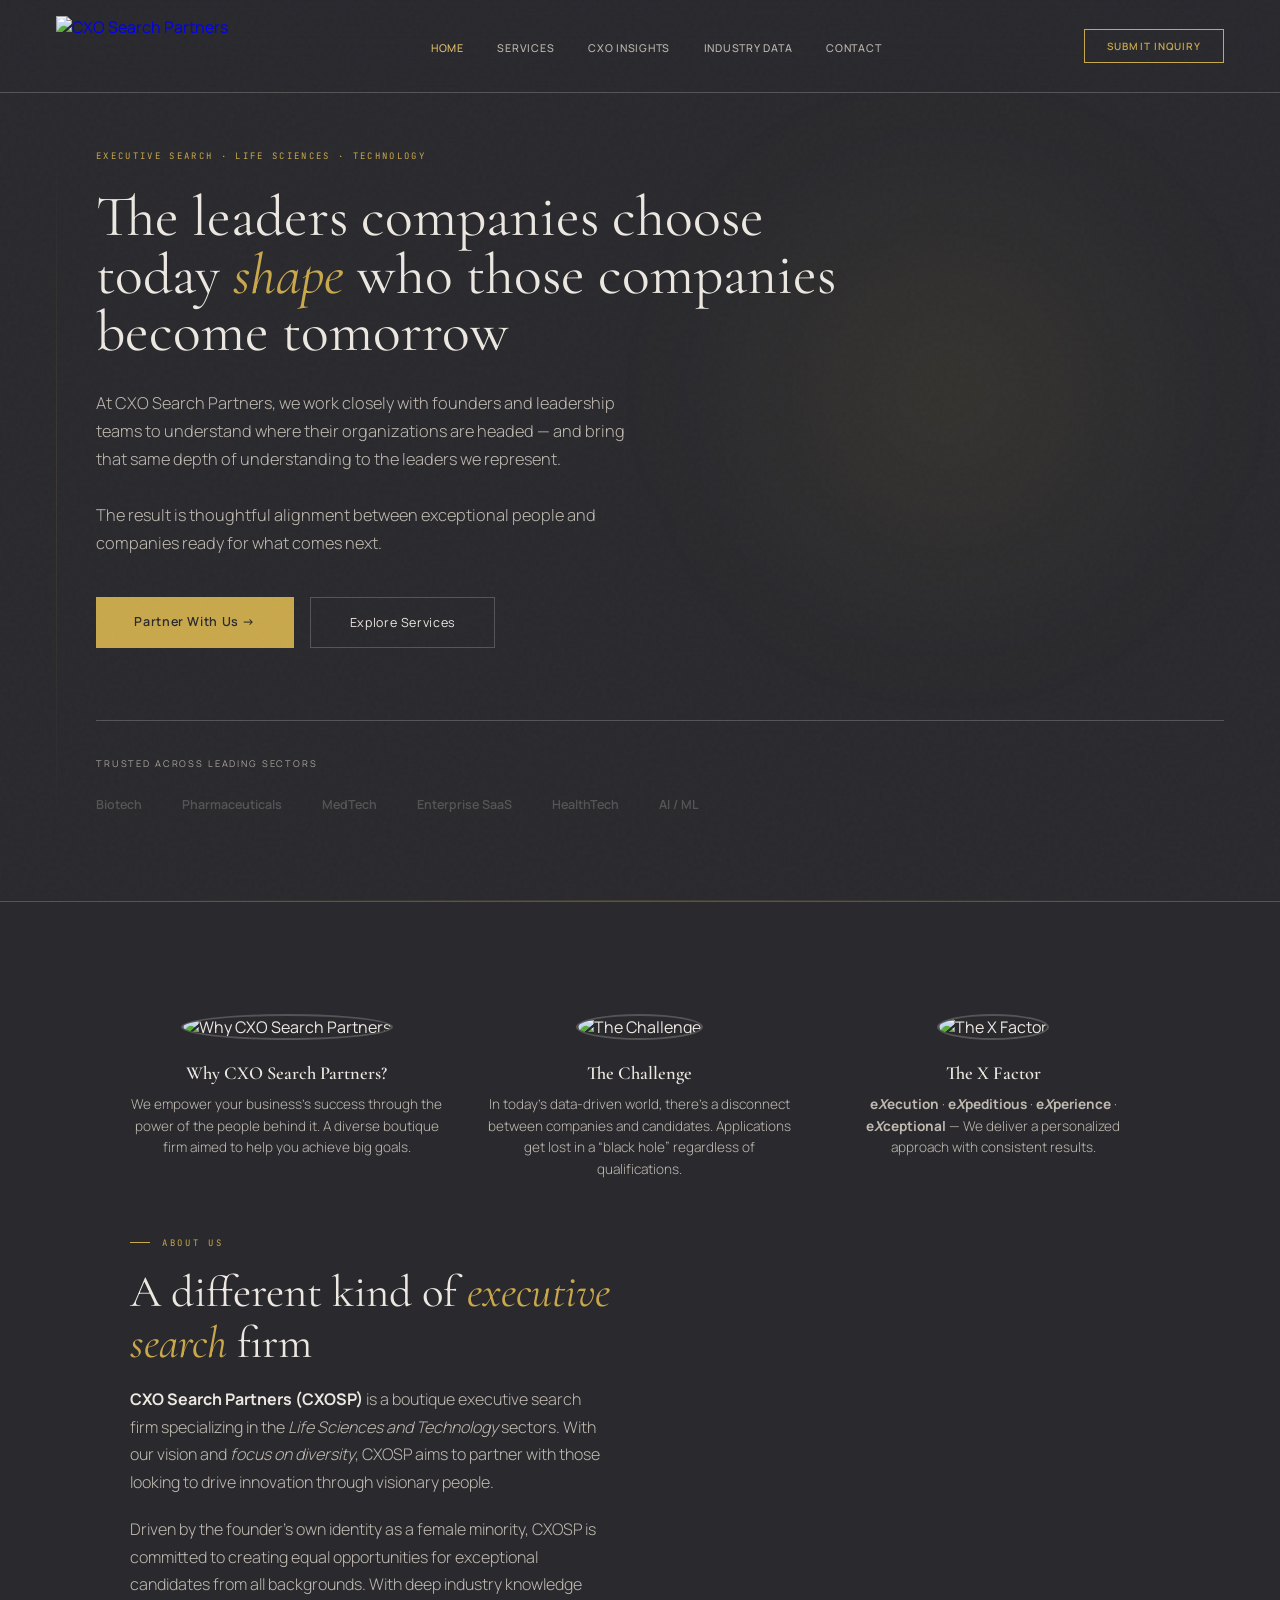
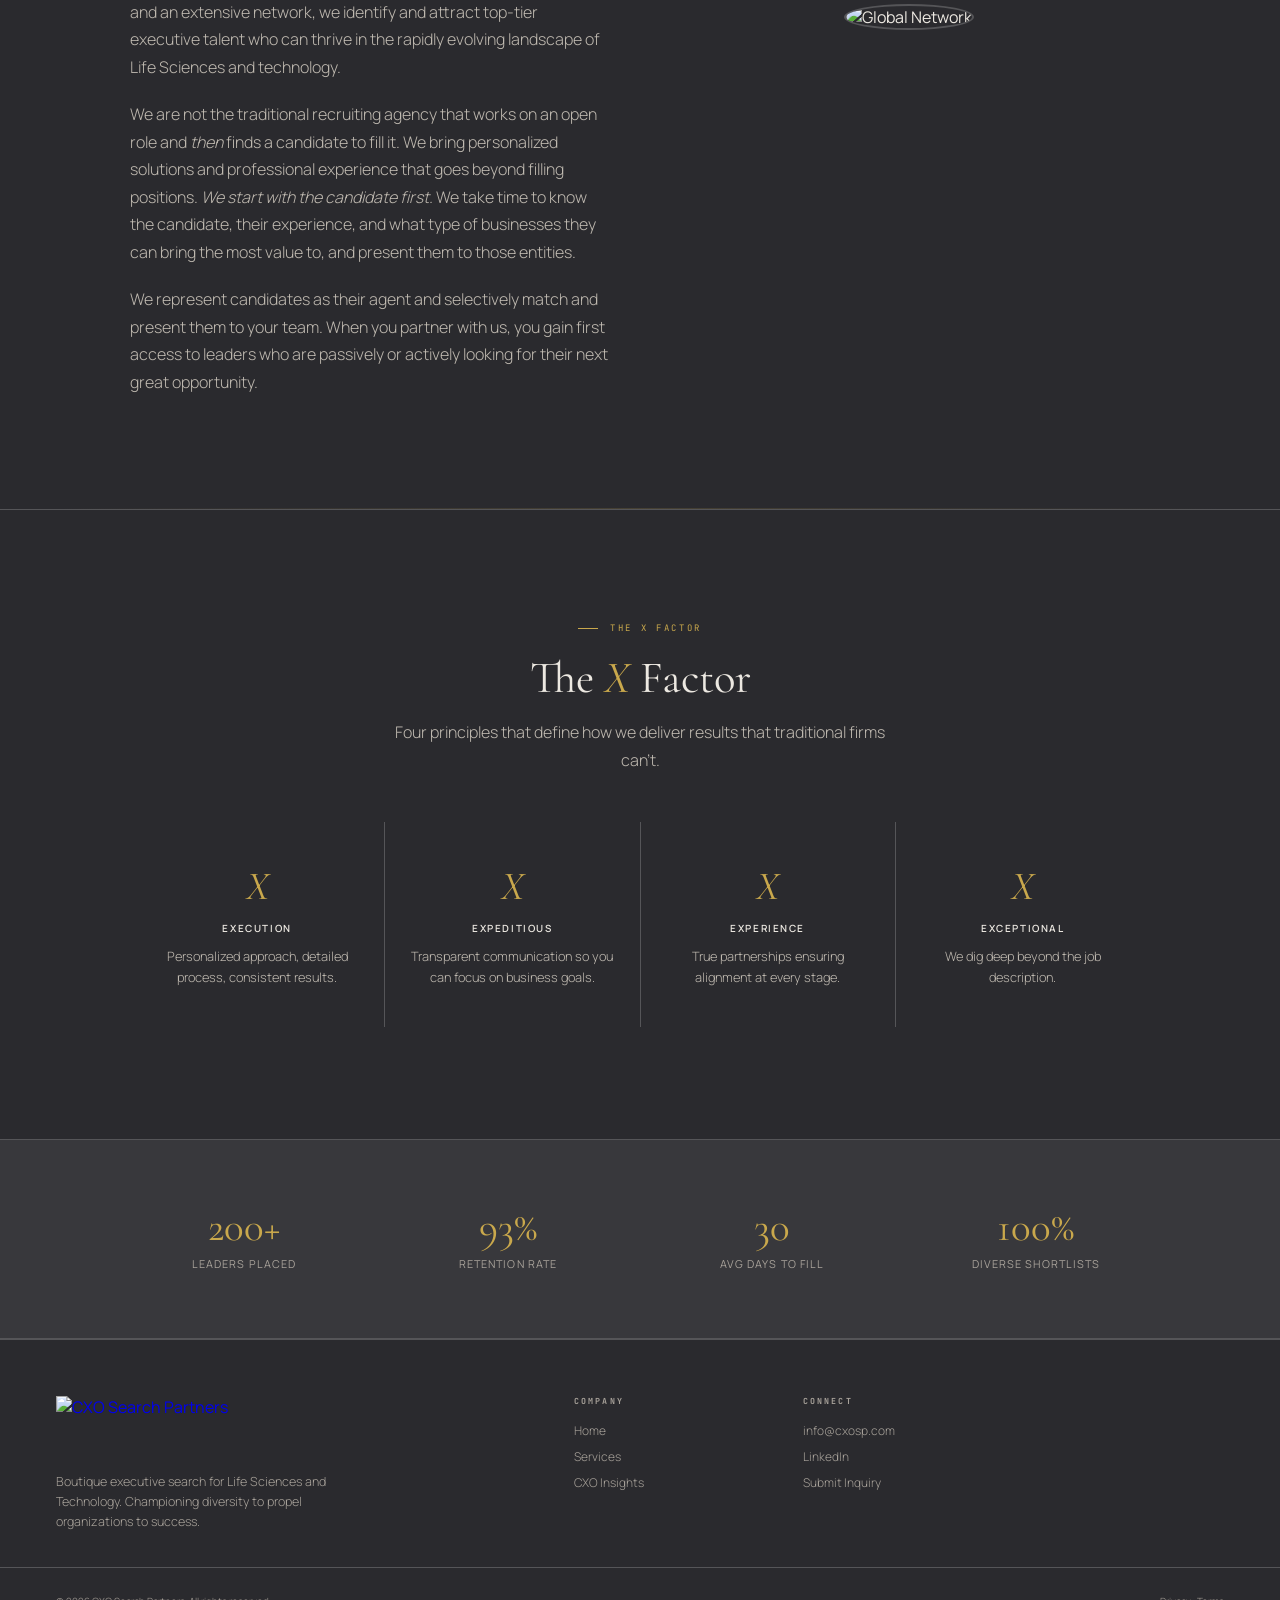
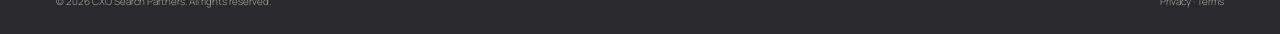
==== commit 84de9916: "Add LinkedIn URL to footer links and increase industry data heading fonts - Link all footer LinkedIn" ====
--- a/index.html
+++ b/index.html
@@ -83,7 +83,7 @@
 <footer>
   <div class="ft-brand"><a href="index.html" class="logo"><img src="https://image2url.com/r2/default/images/1773189788522-8abf60c4-0d7b-488e-9945-8f41269a9146.png" alt="CXO Search Partners" class="logo-img"></a><p>Boutique executive search for Life Sciences and Technology. Championing diversity to propel organizations to success.</p></div>
   <div class="ft-col"><h4>Company</h4><a href="index.html">Home</a><a href="services.html">Services</a><a href="insights.html">CXO Insights</a></div>
-  <div class="ft-col"><h4>Connect</h4><a href="mailto:info@cxosp.com">info@cxosp.com</a><a href="#">LinkedIn</a><a href="contact.html">Submit Inquiry</a></div>
+  <div class="ft-col"><h4>Connect</h4><a href="mailto:info@cxosp.com">info@cxosp.com</a><a href="https://www.linkedin.com/company/cxo-searchpartners/" target="_blank" rel="noopener">LinkedIn</a><a href="contact.html">Submit Inquiry</a></div>
 </footer>
 <div class="ft-bot"><span>&copy; 2026 CXO Search Partners. All rights reserved.</span><span><a href="#">Privacy</a> &middot; <a href="#">Terms</a></span></div>
 <script>
--- a/style.css
+++ b/style.css
@@ -2,7 +2,7 @@
 :root{--bg:#2a2a2e;--bgw:#303034;--sf:#38383c;--sf2:#404046;--sf3:#48484e;--bd:#555558;--bdl:#68686e;--gold:#c9a84c;--gold-lt:#dfc06a;--gold-dm:rgba(201,168,76,.08);--gold-gl:rgba(201,168,76,.12);--gold-20:rgba(201,168,76,.2);--grn:#3dd9a0;--grn-dm:rgba(61,217,160,.08);--blu:#4a9ff5;--blu-dm:rgba(74,159,245,.08);--cyn:#3de0e0;--cyn-dm:rgba(61,224,224,.07);--cyn-20:rgba(61,224,224,.18);--neo:#a0f04a;--neo-dm:rgba(160,240,74,.08);--mag:#e05aab;--mag-dm:rgba(224,90,171,.08);--amb:#e0a83d;--amb-dm:rgba(224,168,61,.08);--vio:#9b7ae0;--vio-dm:rgba(155,122,224,.08);--ros:#e0636f;--tea:#4adfc9;--tx:#ece8e1;--tx2:#bfb9b0;--txd:#a8a29a;--se:'Cormorant Garamond',Georgia,serif;--sa:'Manrope',sans-serif;--mo:'JetBrains Mono',monospace}
 *,*::before,*::after{margin:0;padding:0;box-sizing:border-box}html{scroll-behavior:smooth}body{font-family:var(--sa);background:var(--bg);color:var(--tx);overflow-x:hidden;-webkit-font-smoothing:antialiased}::selection{background:var(--gold);color:var(--bg)}
 body::after{content:'';position:fixed;inset:0;pointer-events:none;z-index:9999;opacity:.022;background-image:url("data:image/svg+xml,%3Csvg viewBox='0 0 256 256' xmlns='http://www.w3.org/2000/svg'%3E%3Cfilter id='n'%3E%3CfeTurbulence type='fractalNoise' baseFrequency='.85' numOctaves='4' stitchTiles='stitch'/%3E%3C/filter%3E%3Crect width='100%25' height='100%25' filter='url(%23n)'/%3E%3C/svg%3E")}
-nav{position:fixed;top:0;left:0;right:0;z-index:1000;padding:1rem 3.5rem;display:flex;align-items:center;justify-content:space-between;backdrop-filter:blur(22px);background:rgba(42,42,46,.85);border-bottom:1px solid var(--bd)}.logo{display:flex;align-items:center;gap:.55rem;text-decoration:none}.logo-m{width:30px;height:30px;border:1.5px solid var(--gold);display:flex;align-items:center;justify-content:center;font-family:var(--se);font-size:.85rem;font-weight:600;color:var(--gold)}.logo-t{font-size:.65rem;font-weight:600;letter-spacing:.25em;color:var(--tx);text-transform:uppercase}.logo-t span{color:var(--gold)}.logo-img{height:46px;width:auto}.n-lnk{display:flex;gap:2.1rem;list-style:none}.n-lnk a{font-size:.67rem;font-weight:500;color:var(--tx2);text-decoration:none;letter-spacing:.07em;text-transform:uppercase;transition:color .3s}.n-lnk a:hover,.n-lnk a.active{color:var(--gold-lt)}.n-cta{font-family:var(--sa);font-size:.63rem;font-weight:600;padding:.55rem 1.4rem;background:transparent;border:1px solid var(--gold);color:var(--gold);cursor:pointer;letter-spacing:.1em;text-transform:uppercase;transition:all .3s;text-decoration:none}.n-cta:hover{background:var(--gold);color:var(--bg);box-shadow:0 0 30px var(--gold-gl)}
+nav{position:fixed;top:0;left:0;right:0;z-index:1000;padding:1rem 3.5rem;display:flex;align-items:center;justify-content:space-between;backdrop-filter:blur(22px);background:rgba(42,42,46,.85);border-bottom:1px solid var(--bd)}.logo{display:flex;align-items:center;gap:.55rem;text-decoration:none}.logo-m{width:30px;height:30px;border:1.5px solid var(--gold);display:flex;align-items:center;justify-content:center;font-family:var(--se);font-size:.85rem;font-weight:600;color:var(--gold)}.logo-t{font-size:.65rem;font-weight:600;letter-spacing:.25em;color:var(--tx);text-transform:uppercase}.logo-t span{color:var(--gold)}.logo-img{height:60px;width:auto}.n-lnk{display:flex;gap:2.1rem;list-style:none}.n-lnk a{font-size:.67rem;font-weight:500;color:var(--tx2);text-decoration:none;letter-spacing:.07em;text-transform:uppercase;transition:color .3s}.n-lnk a:hover,.n-lnk a.active{color:var(--gold-lt)}.n-cta{font-family:var(--sa);font-size:.63rem;font-weight:600;padding:.55rem 1.4rem;background:transparent;border:1px solid var(--gold);color:var(--gold);cursor:pointer;letter-spacing:.1em;text-transform:uppercase;transition:all .3s;text-decoration:none}.n-cta:hover{background:var(--gold);color:var(--bg);box-shadow:0 0 30px var(--gold-gl)}
 section{padding:7rem 3.5rem;position:relative}.sl{font-family:var(--mo);font-size:.56rem;letter-spacing:.3em;color:var(--gold);text-transform:uppercase;margin-bottom:1.15rem;display:flex;align-items:center;gap:.75rem}.sl::before{content:'';width:20px;height:1px;background:var(--gold)}.st{font-family:var(--se);font-size:clamp(2rem,3.5vw,3rem);font-weight:400;line-height:1.12;max-width:600px;margin-bottom:1.15rem}.st em{font-style:italic;color:var(--gold)}.sd{font-size:1rem;color:var(--tx2);max-width:480px;line-height:1.72;font-weight:300}.gr{height:1px;background:linear-gradient(90deg,transparent,var(--gold),transparent);opacity:.18;margin:0 3.5rem}
 .btn-p{font-family:var(--sa);font-size:.78rem;font-weight:600;padding:1rem 2.4rem;background:var(--gold);color:var(--bg);border:none;cursor:pointer;letter-spacing:.05em;transition:all .3s;text-decoration:none;display:inline-block}.btn-p:hover{background:var(--gold-lt);transform:translateY(-2px);box-shadow:0 10px 30px var(--gold-gl)}.btn-g{font-family:var(--sa);font-size:.78rem;font-weight:400;padding:1rem 2.4rem;background:transparent;color:var(--tx);border:1px solid var(--bd);cursor:pointer;letter-spacing:.05em;transition:all .3s;text-decoration:none;display:inline-block}.btn-g:hover{border-color:var(--txd);background:var(--sf)}
 /* Page header */
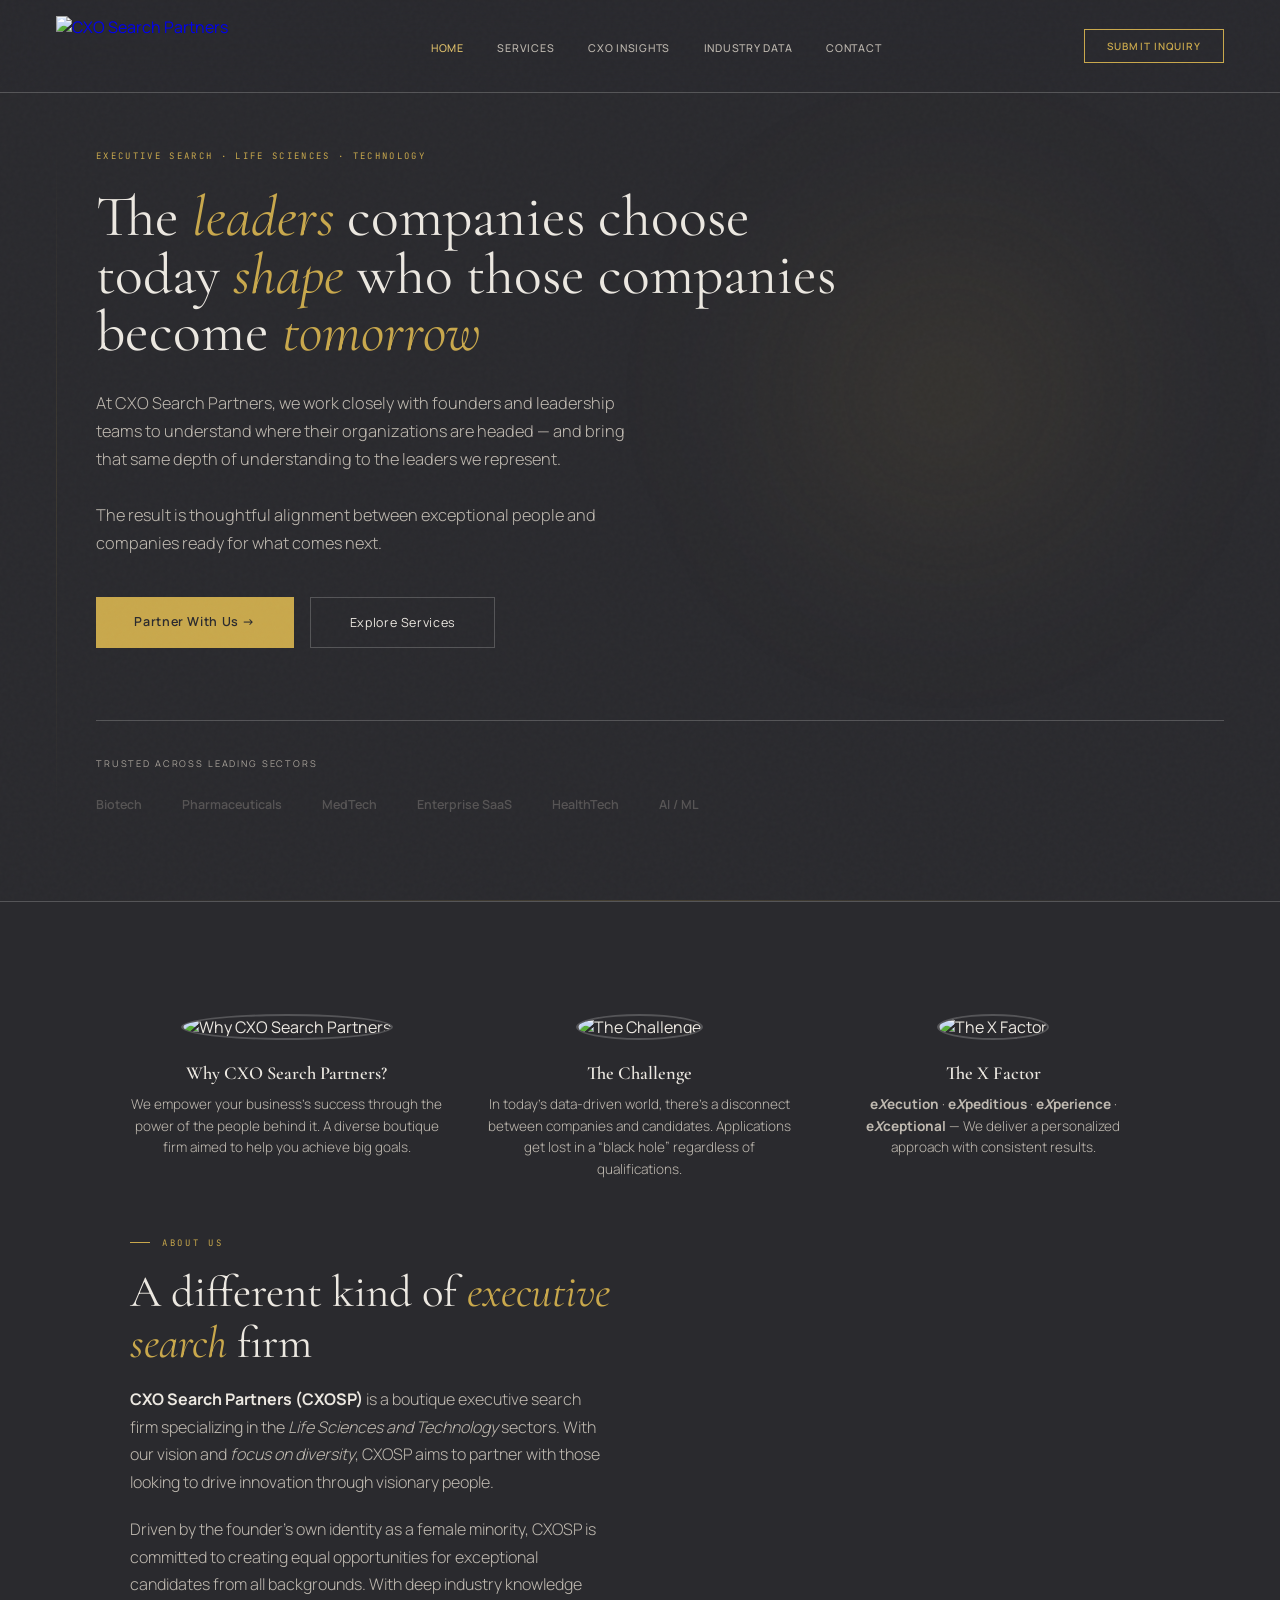
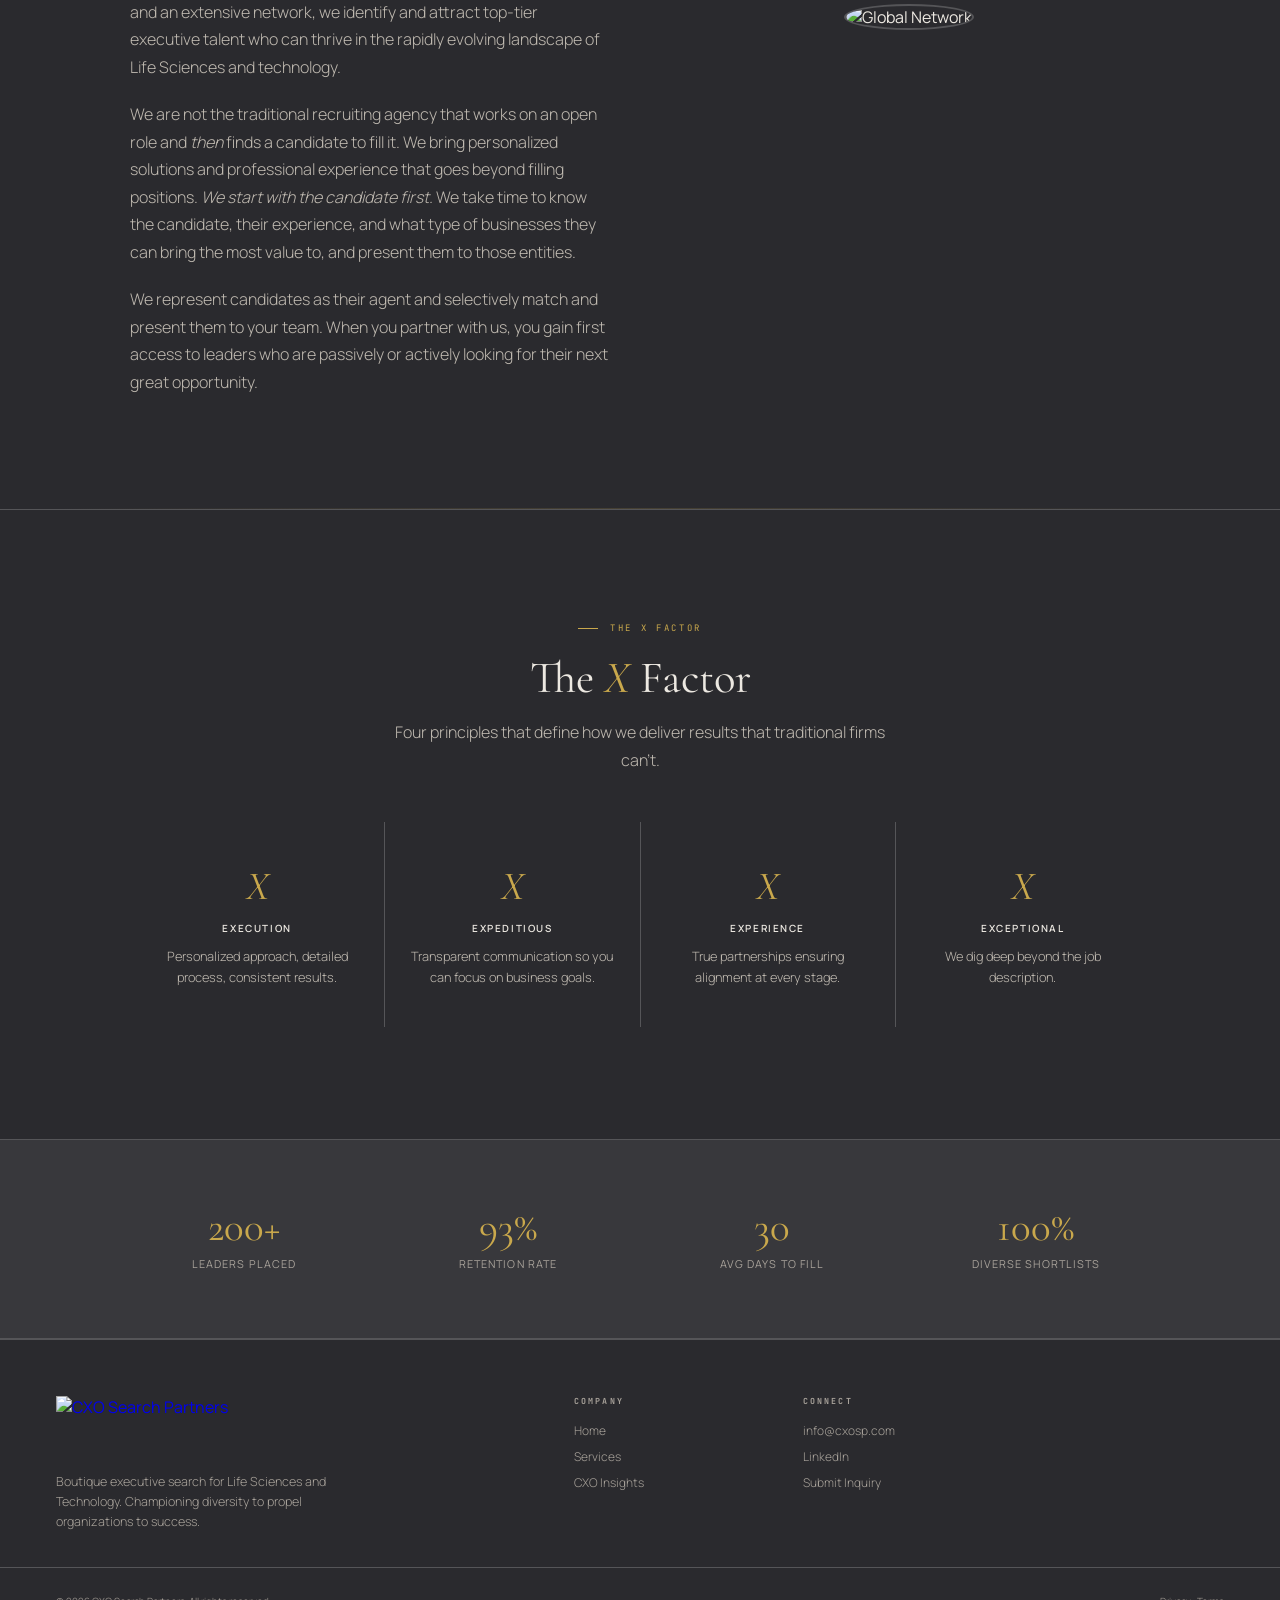
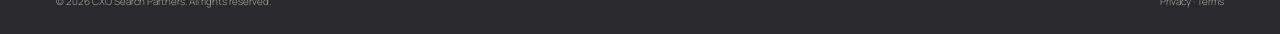
==== commit 23f48564: "Style hero keywords and add staggered X Factor fade-in Italicize and gold-highlight "leaders", "shap" ====
--- a/index.html
+++ b/index.html
@@ -29,7 +29,7 @@
   <div style="position:absolute;top:50%;right:6%;transform:translateY(-50%);width:380px;height:380px;border:none;border-radius:50%;opacity:.2"></div>
   <div style="position:absolute;top:18%;right:8%;width:460px;height:460px;background:radial-gradient(ellipse,var(--gold-gl),transparent 70%);filter:blur(85px);pointer-events:none"></div>
   <div style="font-family:var(--mo);font-size:.56rem;letter-spacing:.26em;color:var(--gold);text-transform:uppercase;margin-bottom:1.7rem;margin-left:2.5rem;opacity:0;animation:fU .8s ease forwards .2s">Executive Search &middot; Life Sciences &middot; Technology</div>
-  <h1 style="font-family:var(--se);font-size:clamp(2.2rem,4.5vw,3.8rem);line-height:1;font-weight:400;max-width:750px;margin-bottom:1.7rem;margin-left:2.5rem;opacity:0;animation:fU 1s ease forwards .4s">The leaders companies choose today <em style="font-style:italic;color:var(--gold)">shape</em> who those companies become tomorrow</h1>
+  <h1 style="font-family:var(--se);font-size:clamp(2.2rem,4.5vw,3.8rem);line-height:1;font-weight:400;max-width:750px;margin-bottom:1.7rem;margin-left:2.5rem;opacity:0;animation:fU 1s ease forwards .4s">The <em style="font-style:italic;color:var(--gold)">leaders</em> companies choose today <em style="font-style:italic;color:var(--gold)">shape</em> who those companies become <em style="font-style:italic;color:var(--gold)">tomorrow</em></h1>
   <p style="font-size:1.02rem;font-weight:300;color:var(--tx2);max-width:540px;line-height:1.72;margin-bottom:2.5rem;margin-left:2.5rem;opacity:0;animation:fU 1s ease forwards .6s">At CXO Search Partners, we work closely with founders and leadership teams to understand where their organizations are headed &mdash; and bring that same depth of understanding to the leaders we represent.<br><br>The result is thoughtful alignment between exceptional people and companies ready for what comes next.</p>
   <div style="display:flex;gap:1rem;margin-left:2.5rem;flex-wrap:wrap;opacity:0;animation:fU 1s ease forwards .8s">
     <a href="contact.html" class="btn-p">Partner With Us &rarr;</a>
@@ -64,11 +64,11 @@
   <div class="sl rv" style="justify-content:center">The X Factor</div>
   <h2 class="st rv" style="margin:0 auto 1rem">The <em>X</em> Factor</h2>
   <p class="sd rv" style="margin:0 auto 3rem;text-align:center;max-width:500px">Four principles that define how we deliver results that traditional firms can't.</p>
-  <div style="display:grid;grid-template-columns:repeat(4,1fr);gap:1px;background:var(--bd);max-width:1020px;margin:0 auto" class="rv x-grid">
-    <div style="background:var(--bg);padding:2.5rem 1.6rem;text-align:center"><div style="font-family:var(--se);font-size:2.5rem;color:var(--gold);font-style:italic;margin-bottom:.7rem">X</div><div style="font-size:.62rem;letter-spacing:.16em;text-transform:uppercase;font-weight:600;margin-bottom:.7rem">Execution</div><div style="font-size:.8rem;color:var(--tx2);line-height:1.58;font-weight:300">Personalized approach, detailed process, consistent results.</div></div>
-    <div style="background:var(--bg);padding:2.5rem 1.6rem;text-align:center"><div style="font-family:var(--se);font-size:2.5rem;color:var(--gold);font-style:italic;margin-bottom:.7rem">X</div><div style="font-size:.62rem;letter-spacing:.16em;text-transform:uppercase;font-weight:600;margin-bottom:.7rem">Expeditious</div><div style="font-size:.8rem;color:var(--tx2);line-height:1.58;font-weight:300">Transparent communication so you can focus on business goals.</div></div>
-    <div style="background:var(--bg);padding:2.5rem 1.6rem;text-align:center"><div style="font-family:var(--se);font-size:2.5rem;color:var(--gold);font-style:italic;margin-bottom:.7rem">X</div><div style="font-size:.62rem;letter-spacing:.16em;text-transform:uppercase;font-weight:600;margin-bottom:.7rem">Experience</div><div style="font-size:.8rem;color:var(--tx2);line-height:1.58;font-weight:300">True partnerships ensuring alignment at every stage.</div></div>
-    <div style="background:var(--bg);padding:2.5rem 1.6rem;text-align:center"><div style="font-family:var(--se);font-size:2.5rem;color:var(--gold);font-style:italic;margin-bottom:.7rem">X</div><div style="font-size:.62rem;letter-spacing:.16em;text-transform:uppercase;font-weight:600;margin-bottom:.7rem">Exceptional</div><div style="font-size:.8rem;color:var(--tx2);line-height:1.58;font-weight:300">We dig deep beyond the job description.</div></div>
+  <div style="display:grid;grid-template-columns:repeat(4,1fr);gap:1px;background:var(--bd);max-width:1020px;margin:0 auto" class="x-grid">
+    <div class="xf-card rv" style="background:var(--bg);padding:2.5rem 1.6rem;text-align:center"><div style="font-family:var(--se);font-size:2.5rem;color:var(--gold);font-style:italic;margin-bottom:.7rem">X</div><div style="font-size:.62rem;letter-spacing:.16em;text-transform:uppercase;font-weight:600;margin-bottom:.7rem">Execution</div><div style="font-size:.8rem;color:var(--tx2);line-height:1.58;font-weight:300">Personalized approach, detailed process, consistent results.</div></div>
+    <div class="xf-card rv" style="background:var(--bg);padding:2.5rem 1.6rem;text-align:center"><div style="font-family:var(--se);font-size:2.5rem;color:var(--gold);font-style:italic;margin-bottom:.7rem">X</div><div style="font-size:.62rem;letter-spacing:.16em;text-transform:uppercase;font-weight:600;margin-bottom:.7rem">Expeditious</div><div style="font-size:.8rem;color:var(--tx2);line-height:1.58;font-weight:300">Transparent communication so you can focus on business goals.</div></div>
+    <div class="xf-card rv" style="background:var(--bg);padding:2.5rem 1.6rem;text-align:center"><div style="font-family:var(--se);font-size:2.5rem;color:var(--gold);font-style:italic;margin-bottom:.7rem">X</div><div style="font-size:.62rem;letter-spacing:.16em;text-transform:uppercase;font-weight:600;margin-bottom:.7rem">Experience</div><div style="font-size:.8rem;color:var(--tx2);line-height:1.58;font-weight:300">True partnerships ensuring alignment at every stage.</div></div>
+    <div class="xf-card rv" style="background:var(--bg);padding:2.5rem 1.6rem;text-align:center"><div style="font-family:var(--se);font-size:2.5rem;color:var(--gold);font-style:italic;margin-bottom:.7rem">X</div><div style="font-size:.62rem;letter-spacing:.16em;text-transform:uppercase;font-weight:600;margin-bottom:.7rem">Exceptional</div><div style="font-size:.8rem;color:var(--tx2);line-height:1.58;font-weight:300">We dig deep beyond the job description.</div></div>
   </div>
 </section>
 <section style="border-top:1px solid var(--bd);border-bottom:1px solid var(--bd);padding:4.2rem 3.5rem;background:var(--sf)">
--- a/style.css
+++ b/style.css
@@ -24,6 +24,7 @@
 .s-tabs{display:flex;gap:0;justify-content:center;margin-bottom:2.25rem;border-bottom:1px solid var(--bd)}.s-tab{font-size:.7rem;font-weight:500;letter-spacing:.05em;padding:.7rem 1.8rem;background:none;border:none;color:var(--txd);cursor:pointer;position:relative;transition:color .3s}.s-tab:hover{color:var(--tx2)}.s-tab.on{color:var(--gold)}.s-tab.on::after{content:'';position:absolute;bottom:-1px;left:0;right:0;height:2px;background:var(--gold)}.s-panel{display:none;animation:pIn .4s ease}.s-panel.on{display:block}@keyframes pIn{from{opacity:0;transform:translateY(8px)}to{opacity:1;transform:translateY(0)}}
 footer{border-top:1px solid var(--bd);padding:3.5rem 3.5rem 2.25rem;display:grid;grid-template-columns:2.5fr 1fr 1fr 1fr;gap:2.25rem}.ft-brand p{font-size:.78rem;color:var(--txd);line-height:1.58;font-weight:300;max-width:270px;margin-top:1rem}.ft-col h4{font-family:var(--mo);font-size:.52rem;letter-spacing:.26em;color:var(--txd);text-transform:uppercase;margin-bottom:1rem}.ft-col a{display:block;font-size:.75rem;color:var(--txd);text-decoration:none;margin-bottom:.55rem;font-weight:300;transition:color .3s}.ft-col a:hover{color:var(--gold-lt)}.ft-bot{border-top:1px solid var(--bd);padding:1.6rem 3.5rem;display:flex;justify-content:space-between;font-size:.62rem;color:var(--txd);font-weight:300}.ft-bot a{color:var(--txd);text-decoration:none;transition:color .3s}.ft-bot a:hover{color:var(--gold-lt)}
 .rv{opacity:0;transform:translateY(28px);transition:opacity .7s ease,transform .7s ease}.rv.vis{opacity:1;transform:translateY(0)}
+.xf-card{transition:opacity .8s ease,transform .8s ease}.xf-card:nth-child(1){transition-delay:0s}.xf-card:nth-child(2){transition-delay:.3s}.xf-card:nth-child(3){transition-delay:.6s}.xf-card:nth-child(4){transition-delay:.9s}
 @keyframes fU{from{opacity:0;transform:translateY(28px)}to{opacity:1;transform:translateY(0)}}
 /* Services cards */
 .svc-grid{display:grid;grid-template-columns:repeat(3,1fr);gap:1px;background:var(--bd);margin-top:3.2rem}.svc-card{background:var(--bg);padding:2.5rem 2rem;transition:background .4s}.svc-card:hover{background:var(--sf)}.svc-icon{width:38px;height:38px;border:1px solid var(--gold);display:flex;align-items:center;justify-content:center;margin-bottom:1.6rem;font-family:var(--se);font-size:.95rem;color:var(--gold);transition:all .3s}.svc-card:hover .svc-icon{background:var(--gold-dm);box-shadow:0 0 20px var(--gold-dm)}.svc-nm{font-family:var(--se);font-size:1.2rem;margin-bottom:.8rem}.svc-tx{font-size:.82rem;color:var(--tx2);line-height:1.62;font-weight:300}.svc-det{margin-top:1rem;display:flex;flex-direction:column;gap:.4rem}.svc-det li{font-size:.78rem;color:var(--tx2);line-height:1.55;font-weight:300;list-style:none;padding-left:1rem;position:relative}.svc-det li::before{content:'';position:absolute;left:0;top:.45rem;width:4px;height:4px;background:var(--gold)}.svc-tag{margin-top:1.2rem;font-family:var(--mo);font-size:.52rem;letter-spacing:.1em;color:var(--gold);text-transform:uppercase;opacity:0;transition:opacity .3s}.svc-card:hover .svc-tag{opacity:1}
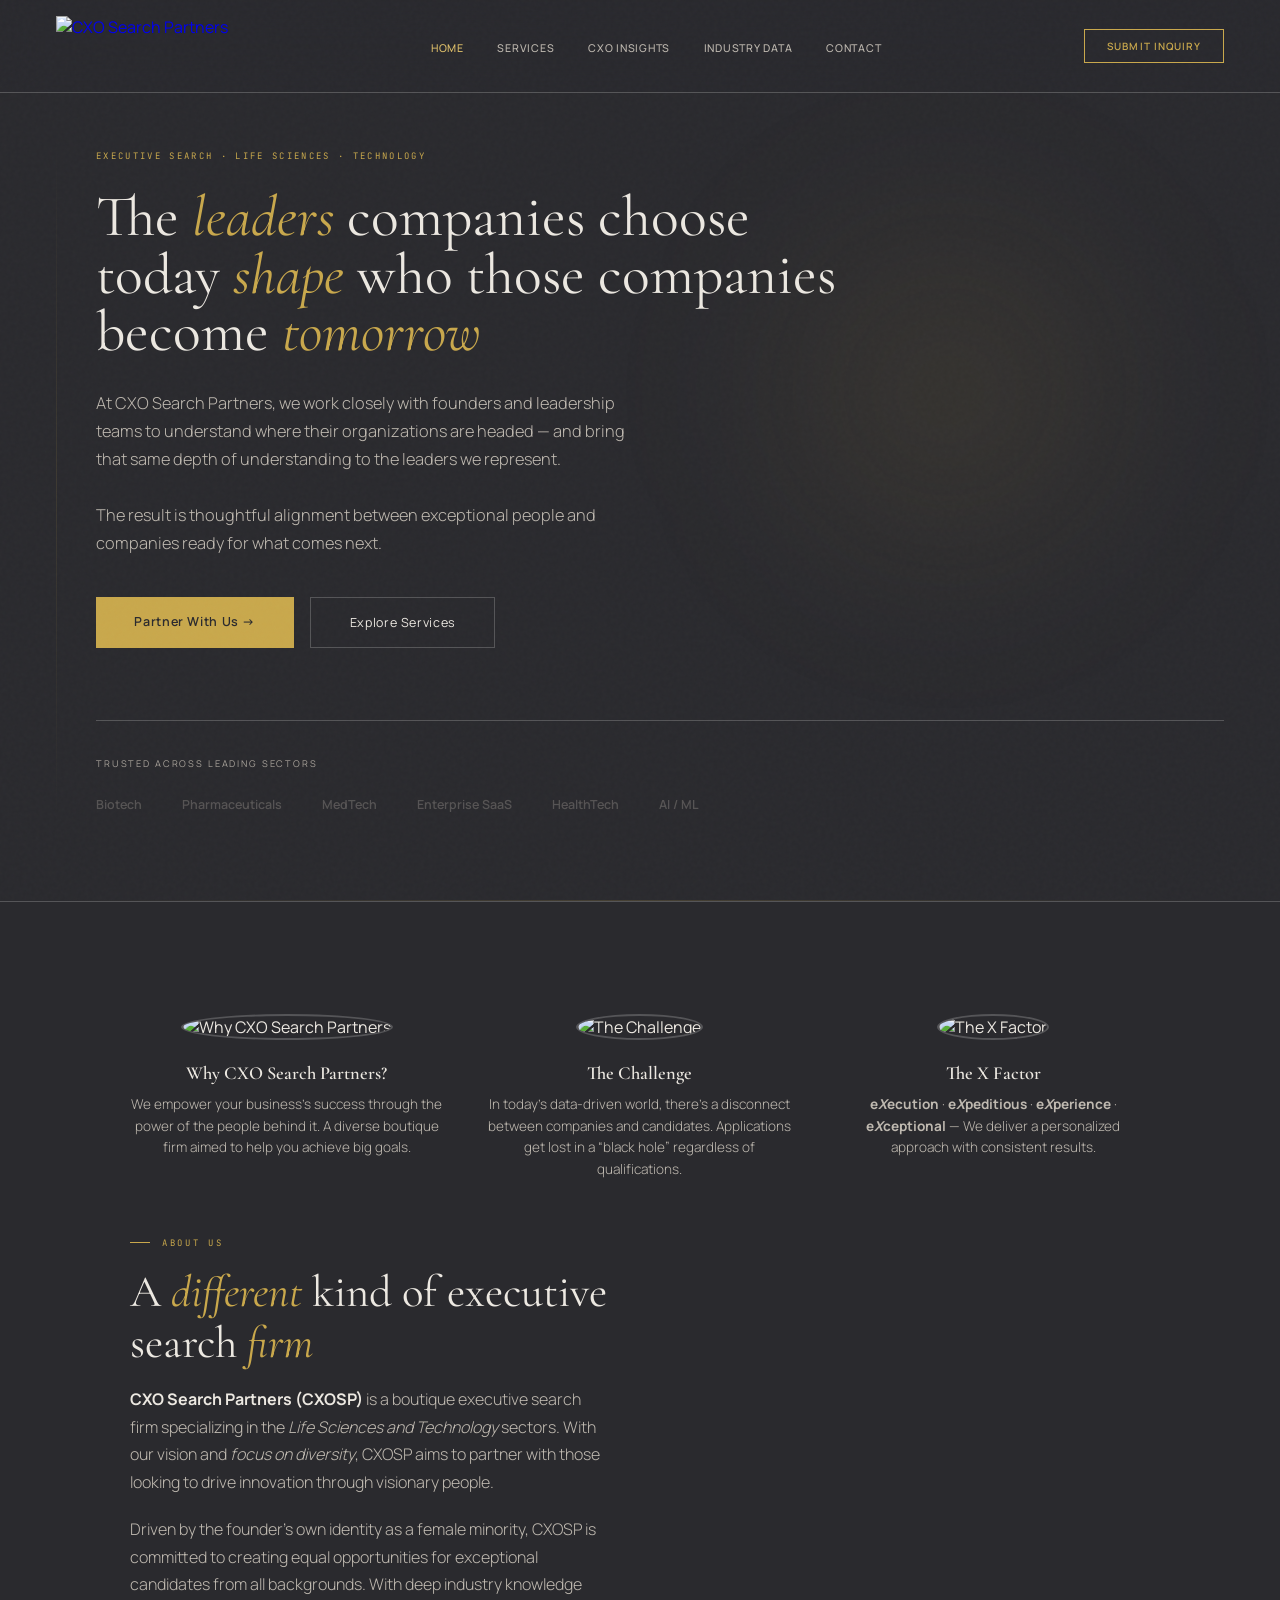
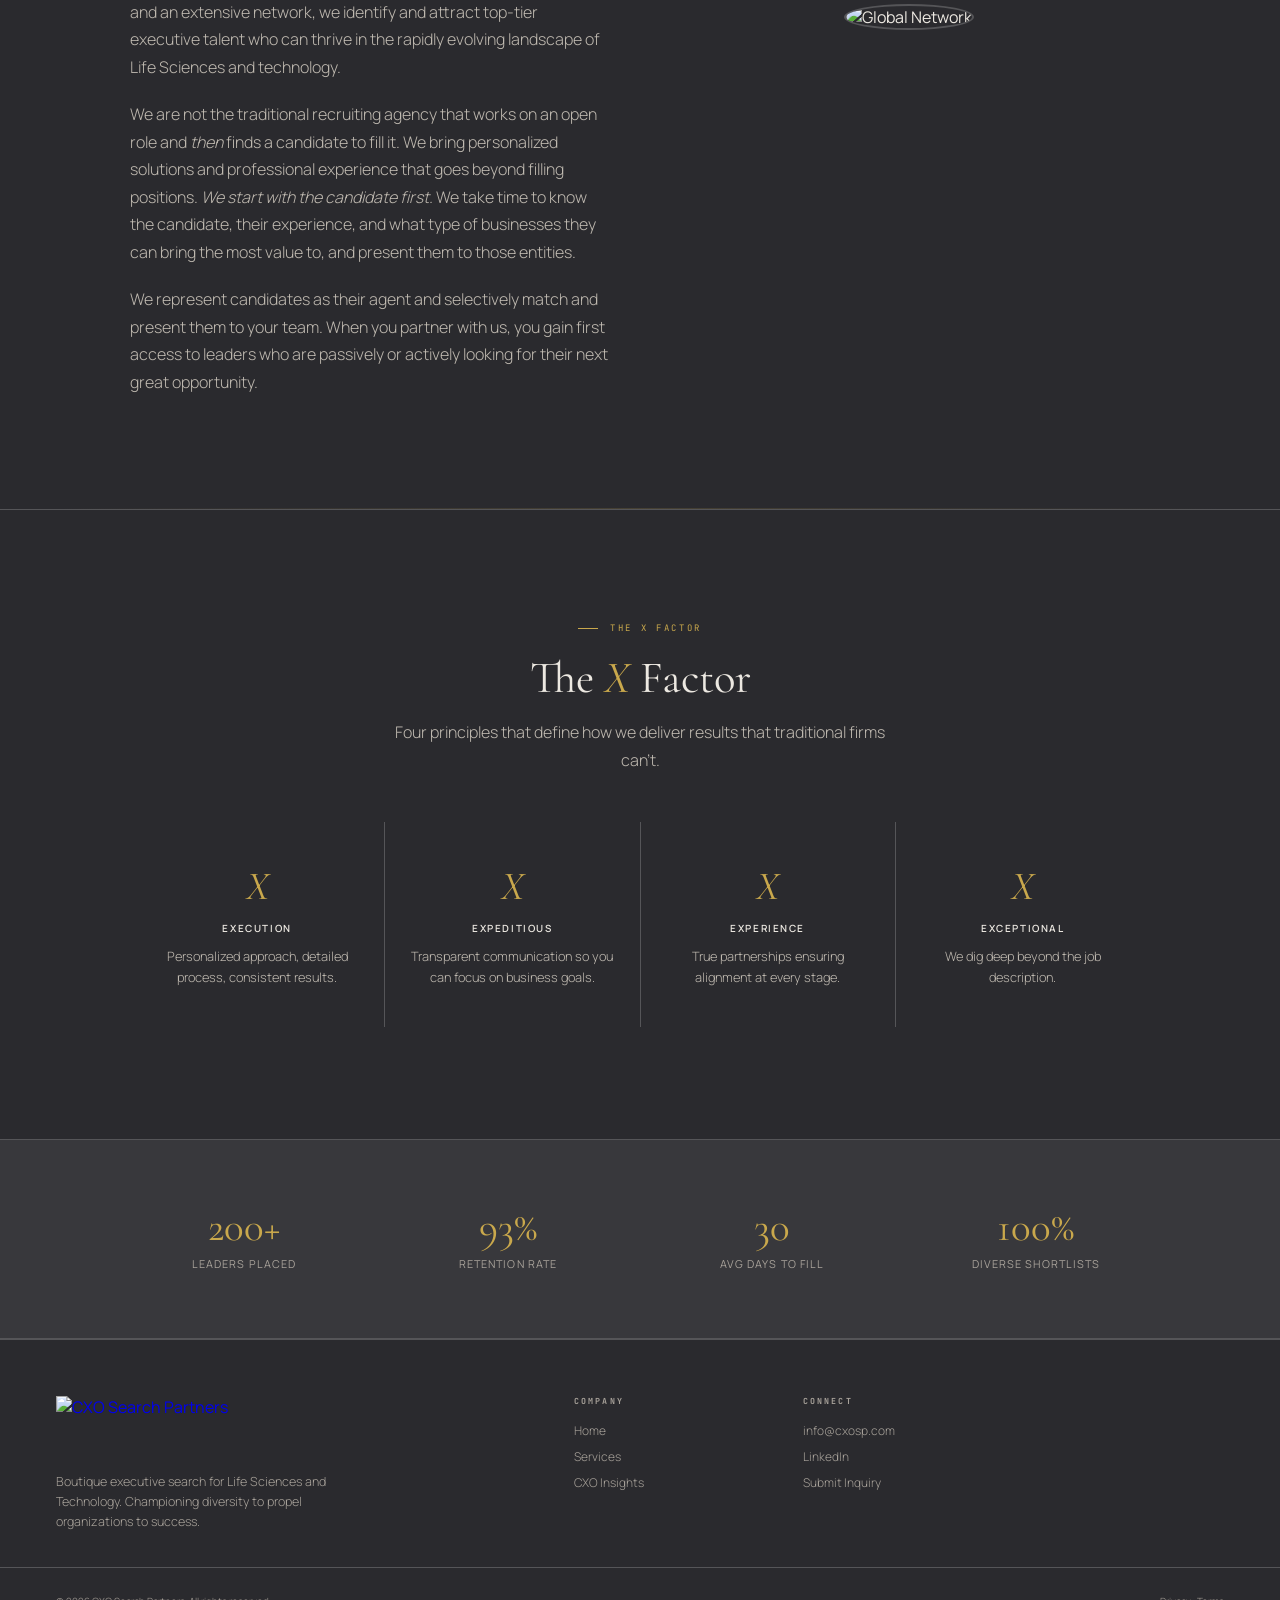
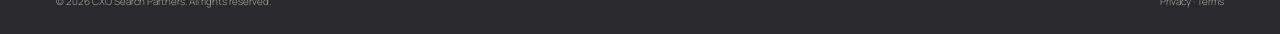
==== commit c11128b9: "Highlight 'different' and 'firm' instead of 'executive search' https://claude.ai/code/session_01NBfg" ====
--- a/index.html
+++ b/index.html
@@ -50,7 +50,7 @@
   <div style="display:grid;grid-template-columns:1fr 1fr;gap:3.5rem;align-items:center;max-width:1020px;margin:0 auto" class="rv about-row">
     <div>
       <div class="sl">About Us</div>
-      <h2 class="st">A different kind of <em>executive search</em> firm</h2>
+      <h2 class="st">A <em>different</em> kind of executive search <em>firm</em></h2>
       <p class="sd"><strong style="color:var(--tx)">CXO Search Partners (CXOSP)</strong> is a boutique executive search firm specializing in the <em>Life Sciences and Technology</em> sectors. With our vision and <em>focus on diversity</em>, CXOSP aims to partner with those looking to drive innovation through visionary people.</p>
       <p class="sd" style="margin-top:1.25rem">Driven by the founder&rsquo;s own identity as a female minority, CXOSP is committed to creating equal opportunities for exceptional candidates from all backgrounds. With deep industry knowledge and an extensive network, we identify and attract top-tier executive talent who can thrive in the rapidly evolving landscape of Life Sciences and technology.</p>
       <p class="sd" style="margin-top:1.25rem">We are not the traditional recruiting agency that works on an open role and <em>then</em> finds a candidate to fill it. We bring personalized solutions and professional experience that goes beyond filling positions. <em>We start with the candidate first.</em> We take time to know the candidate, their experience, and what type of businesses they can bring the most value to, and present them to those entities.</p>
@@ -64,11 +64,11 @@
   <div class="sl rv" style="justify-content:center">The X Factor</div>
   <h2 class="st rv" style="margin:0 auto 1rem">The <em>X</em> Factor</h2>
   <p class="sd rv" style="margin:0 auto 3rem;text-align:center;max-width:500px">Four principles that define how we deliver results that traditional firms can't.</p>
-  <div style="display:grid;grid-template-columns:repeat(4,1fr);gap:1px;background:var(--bd);max-width:1020px;margin:0 auto" class="x-grid">
-    <div class="xf-card rv" style="background:var(--bg);padding:2.5rem 1.6rem;text-align:center"><div style="font-family:var(--se);font-size:2.5rem;color:var(--gold);font-style:italic;margin-bottom:.7rem">X</div><div style="font-size:.62rem;letter-spacing:.16em;text-transform:uppercase;font-weight:600;margin-bottom:.7rem">Execution</div><div style="font-size:.8rem;color:var(--tx2);line-height:1.58;font-weight:300">Personalized approach, detailed process, consistent results.</div></div>
-    <div class="xf-card rv" style="background:var(--bg);padding:2.5rem 1.6rem;text-align:center"><div style="font-family:var(--se);font-size:2.5rem;color:var(--gold);font-style:italic;margin-bottom:.7rem">X</div><div style="font-size:.62rem;letter-spacing:.16em;text-transform:uppercase;font-weight:600;margin-bottom:.7rem">Expeditious</div><div style="font-size:.8rem;color:var(--tx2);line-height:1.58;font-weight:300">Transparent communication so you can focus on business goals.</div></div>
-    <div class="xf-card rv" style="background:var(--bg);padding:2.5rem 1.6rem;text-align:center"><div style="font-family:var(--se);font-size:2.5rem;color:var(--gold);font-style:italic;margin-bottom:.7rem">X</div><div style="font-size:.62rem;letter-spacing:.16em;text-transform:uppercase;font-weight:600;margin-bottom:.7rem">Experience</div><div style="font-size:.8rem;color:var(--tx2);line-height:1.58;font-weight:300">True partnerships ensuring alignment at every stage.</div></div>
-    <div class="xf-card rv" style="background:var(--bg);padding:2.5rem 1.6rem;text-align:center"><div style="font-family:var(--se);font-size:2.5rem;color:var(--gold);font-style:italic;margin-bottom:.7rem">X</div><div style="font-size:.62rem;letter-spacing:.16em;text-transform:uppercase;font-weight:600;margin-bottom:.7rem">Exceptional</div><div style="font-size:.8rem;color:var(--tx2);line-height:1.58;font-weight:300">We dig deep beyond the job description.</div></div>
+  <div style="display:grid;grid-template-columns:repeat(4,1fr);gap:1px;background:var(--bd);max-width:1020px;margin:0 auto" class="x-grid rv" id="x-grid">
+    <div class="xf-card" style="background:var(--bg);padding:2.5rem 1.6rem;text-align:center"><div class="xf-txt" style="font-family:var(--se);font-size:2.5rem;color:var(--gold);font-style:italic;margin-bottom:.7rem">X</div><div class="xf-txt" style="font-size:.62rem;letter-spacing:.16em;text-transform:uppercase;font-weight:600;margin-bottom:.7rem">Execution</div><div class="xf-txt" style="font-size:.8rem;color:var(--tx2);line-height:1.58;font-weight:300">Personalized approach, detailed process, consistent results.</div></div>
+    <div class="xf-card" style="background:var(--bg);padding:2.5rem 1.6rem;text-align:center"><div class="xf-txt" style="font-family:var(--se);font-size:2.5rem;color:var(--gold);font-style:italic;margin-bottom:.7rem">X</div><div class="xf-txt" style="font-size:.62rem;letter-spacing:.16em;text-transform:uppercase;font-weight:600;margin-bottom:.7rem">Expeditious</div><div class="xf-txt" style="font-size:.8rem;color:var(--tx2);line-height:1.58;font-weight:300">Transparent communication so you can focus on business goals.</div></div>
+    <div class="xf-card" style="background:var(--bg);padding:2.5rem 1.6rem;text-align:center"><div class="xf-txt" style="font-family:var(--se);font-size:2.5rem;color:var(--gold);font-style:italic;margin-bottom:.7rem">X</div><div class="xf-txt" style="font-size:.62rem;letter-spacing:.16em;text-transform:uppercase;font-weight:600;margin-bottom:.7rem">Experience</div><div class="xf-txt" style="font-size:.8rem;color:var(--tx2);line-height:1.58;font-weight:300">True partnerships ensuring alignment at every stage.</div></div>
+    <div class="xf-card" style="background:var(--bg);padding:2.5rem 1.6rem;text-align:center"><div class="xf-txt" style="font-family:var(--se);font-size:2.5rem;color:var(--gold);font-style:italic;margin-bottom:.7rem">X</div><div class="xf-txt" style="font-size:.62rem;letter-spacing:.16em;text-transform:uppercase;font-weight:600;margin-bottom:.7rem">Exceptional</div><div class="xf-txt" style="font-size:.8rem;color:var(--tx2);line-height:1.58;font-weight:300">We dig deep beyond the job description.</div></div>
   </div>
 </section>
 <section style="border-top:1px solid var(--bd);border-bottom:1px solid var(--bd);padding:4.2rem 3.5rem;background:var(--sf)">
--- a/style.css
+++ b/style.css
@@ -24,7 +24,9 @@
 .s-tabs{display:flex;gap:0;justify-content:center;margin-bottom:2.25rem;border-bottom:1px solid var(--bd)}.s-tab{font-size:.7rem;font-weight:500;letter-spacing:.05em;padding:.7rem 1.8rem;background:none;border:none;color:var(--txd);cursor:pointer;position:relative;transition:color .3s}.s-tab:hover{color:var(--tx2)}.s-tab.on{color:var(--gold)}.s-tab.on::after{content:'';position:absolute;bottom:-1px;left:0;right:0;height:2px;background:var(--gold)}.s-panel{display:none;animation:pIn .4s ease}.s-panel.on{display:block}@keyframes pIn{from{opacity:0;transform:translateY(8px)}to{opacity:1;transform:translateY(0)}}
 footer{border-top:1px solid var(--bd);padding:3.5rem 3.5rem 2.25rem;display:grid;grid-template-columns:2.5fr 1fr 1fr 1fr;gap:2.25rem}.ft-brand p{font-size:.78rem;color:var(--txd);line-height:1.58;font-weight:300;max-width:270px;margin-top:1rem}.ft-col h4{font-family:var(--mo);font-size:.52rem;letter-spacing:.26em;color:var(--txd);text-transform:uppercase;margin-bottom:1rem}.ft-col a{display:block;font-size:.75rem;color:var(--txd);text-decoration:none;margin-bottom:.55rem;font-weight:300;transition:color .3s}.ft-col a:hover{color:var(--gold-lt)}.ft-bot{border-top:1px solid var(--bd);padding:1.6rem 3.5rem;display:flex;justify-content:space-between;font-size:.62rem;color:var(--txd);font-weight:300}.ft-bot a{color:var(--txd);text-decoration:none;transition:color .3s}.ft-bot a:hover{color:var(--gold-lt)}
 .rv{opacity:0;transform:translateY(28px);transition:opacity .7s ease,transform .7s ease}.rv.vis{opacity:1;transform:translateY(0)}
-.xf-card{transition:opacity .8s ease,transform .8s ease}.xf-card:nth-child(1){transition-delay:0s}.xf-card:nth-child(2){transition-delay:.3s}.xf-card:nth-child(3){transition-delay:.6s}.xf-card:nth-child(4){transition-delay:.9s}
+.xf-txt{opacity:0;transform:translateY(16px);transition:opacity 1.2s ease,transform 1.2s ease}
+.xf-card:nth-child(1) .xf-txt{transition-delay:0s}.xf-card:nth-child(2) .xf-txt{transition-delay:.8s}.xf-card:nth-child(3) .xf-txt{transition-delay:1.6s}.xf-card:nth-child(4) .xf-txt{transition-delay:2.4s}
+.x-grid.vis .xf-txt{opacity:1;transform:translateY(0)}
 @keyframes fU{from{opacity:0;transform:translateY(28px)}to{opacity:1;transform:translateY(0)}}
 /* Services cards */
 .svc-grid{display:grid;grid-template-columns:repeat(3,1fr);gap:1px;background:var(--bd);margin-top:3.2rem}.svc-card{background:var(--bg);padding:2.5rem 2rem;transition:background .4s}.svc-card:hover{background:var(--sf)}.svc-icon{width:38px;height:38px;border:1px solid var(--gold);display:flex;align-items:center;justify-content:center;margin-bottom:1.6rem;font-family:var(--se);font-size:.95rem;color:var(--gold);transition:all .3s}.svc-card:hover .svc-icon{background:var(--gold-dm);box-shadow:0 0 20px var(--gold-dm)}.svc-nm{font-family:var(--se);font-size:1.2rem;margin-bottom:.8rem}.svc-tx{font-size:.82rem;color:var(--tx2);line-height:1.62;font-weight:300}.svc-det{margin-top:1rem;display:flex;flex-direction:column;gap:.4rem}.svc-det li{font-size:.78rem;color:var(--tx2);line-height:1.55;font-weight:300;list-style:none;padding-left:1rem;position:relative}.svc-det li::before{content:'';position:absolute;left:0;top:.45rem;width:4px;height:4px;background:var(--gold)}.svc-tag{margin-top:1.2rem;font-family:var(--mo);font-size:.52rem;letter-spacing:.1em;color:var(--gold);text-transform:uppercase;opacity:0;transition:opacity .3s}.svc-card:hover .svc-tag{opacity:1}
